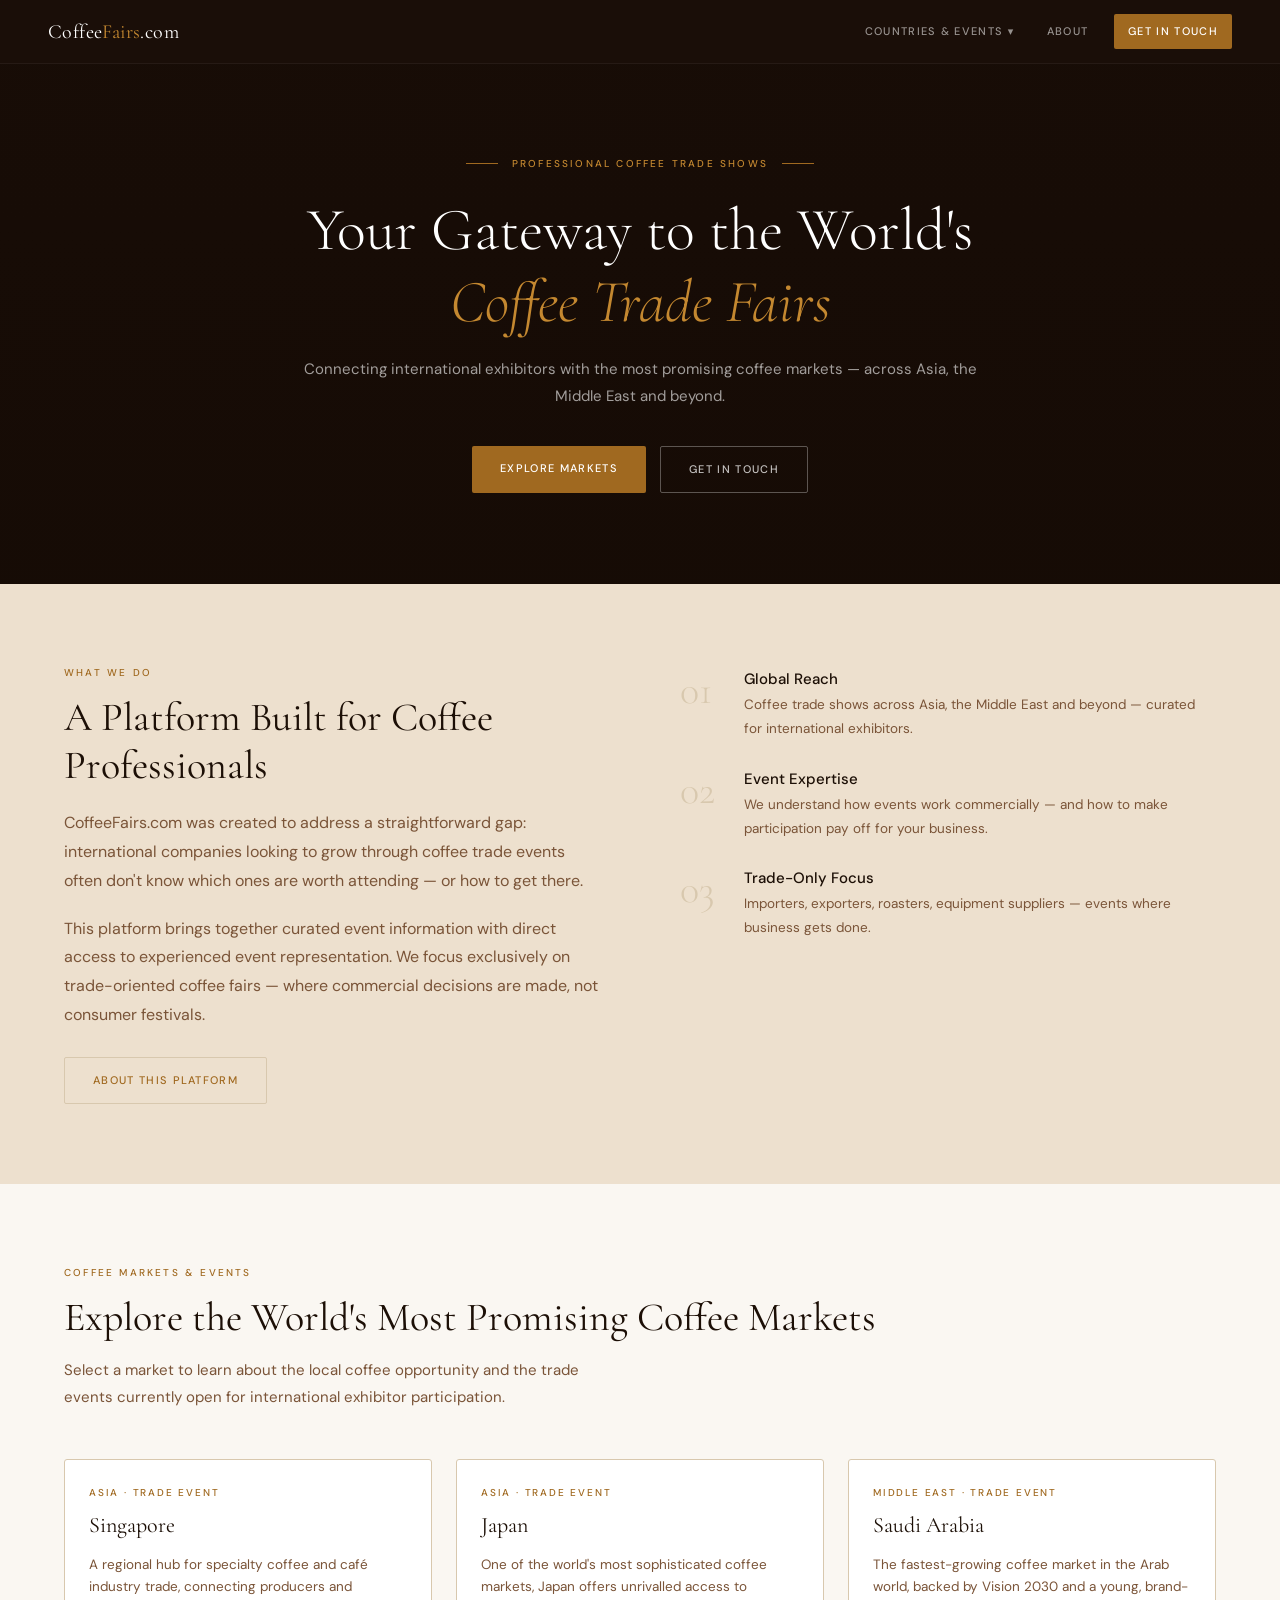
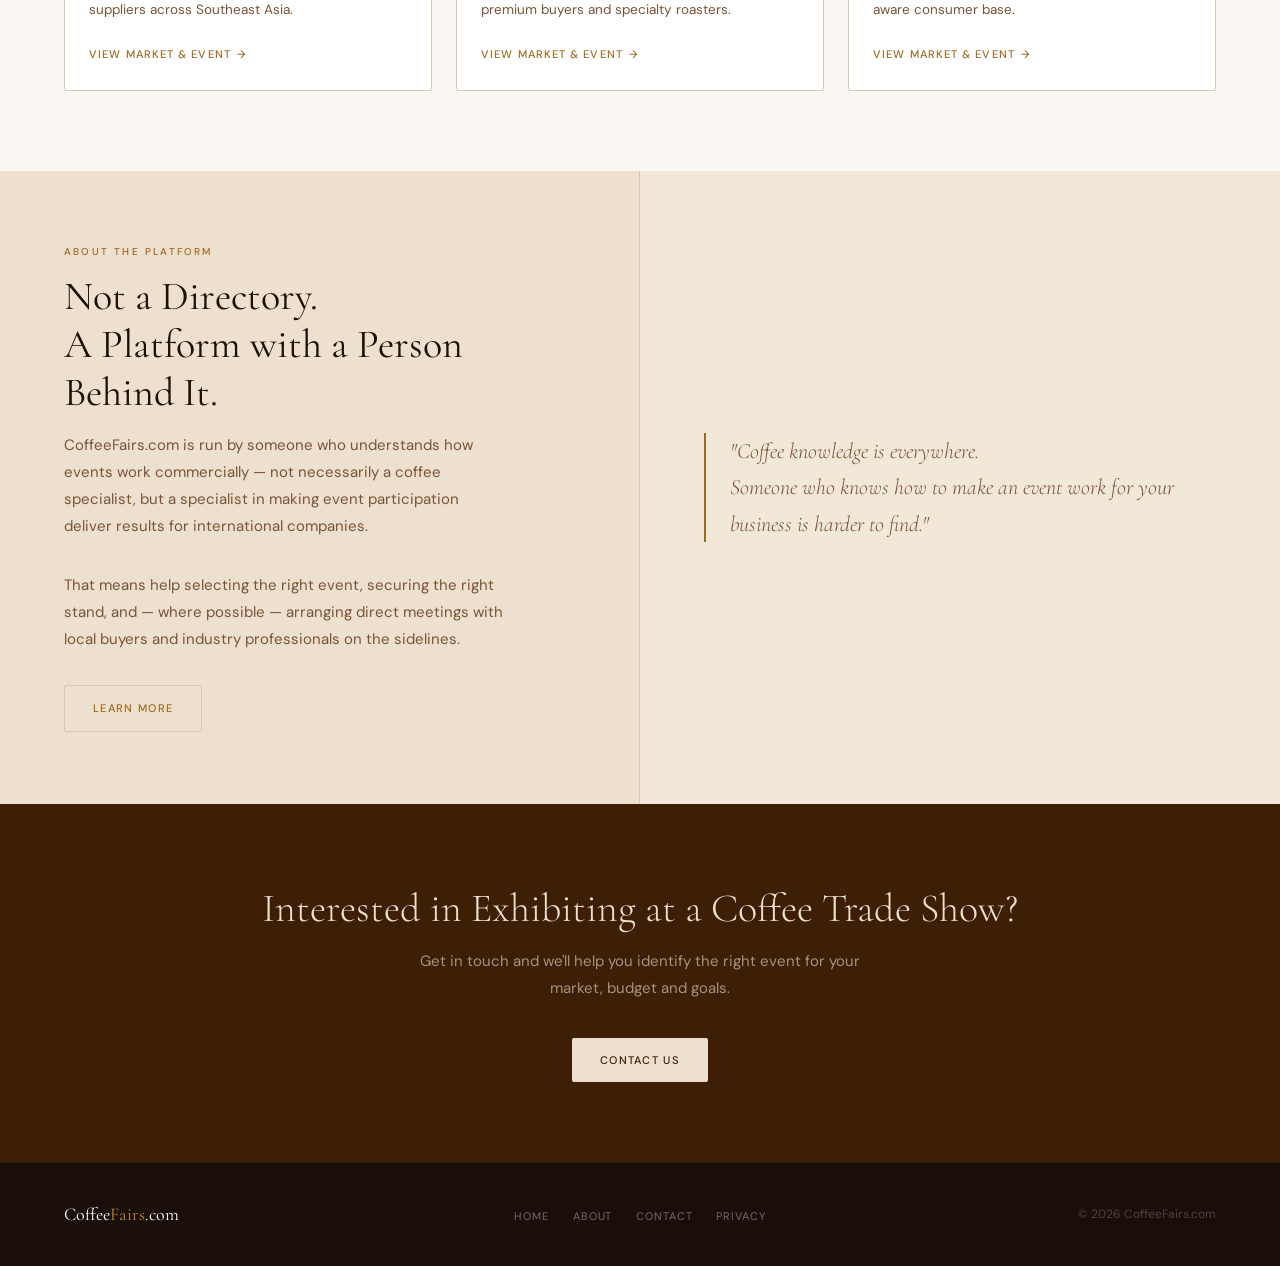
==== index.html @ 6b7633bc "Add files via upload" ====
<!DOCTYPE html>
<html lang="en">
<head>
  <meta charset="UTF-8">
  <meta name="viewport" content="width=device-width, initial-scale=1.0">
  <meta name="description" content="CoffeeFairs.com — Professional coffee trade shows across emerging markets. Connecting international exhibitors with the world's leading coffee fairs.">
  <title>CoffeeFairs.com — Professional Coffee Trade Shows</title>
  <link rel="stylesheet" href="style.css">
</head>
<body>

  <!-- NAVIGATION -->
  <nav class="nav">
    <a class="nav-logo" href="index.html">Coffee<span>Fairs</span>.com</a>
    <ul class="nav-links">
      <li class="nav-dropdown">
        <a href="#">Countries &amp; Events ▾</a>
        <ul class="nav-dropdown-menu">
          <li><a href="singapore.html">Singapore</a></li>
          <li><a href="japan.html">Japan</a></li>
          <li><a href="saudi-arabia.html">Saudi Arabia</a></li>
        </ul>
      </li>
      <li><a href="about.html">About</a></li>
      <li><a href="contact.html" class="nav-cta">Get in Touch</a></li>
    </ul>
  </nav>

  <!-- HERO -->
  <!-- Add your trade show photo: place it in the /images/ folder named hero.jpg -->
  <section class="hero">
    <div class="hero-content">
      <div class="hero-eyebrow">Professional Coffee Trade Shows</div>
      <h1>Your Gateway to the World's<br><em>Coffee Trade Fairs</em></h1>
      <p class="hero-sub">Connecting international exhibitors with the most promising coffee markets — across Asia, the Middle East and beyond.</p>
      <div class="hero-buttons">
        <a href="#markets" class="btn btn-gold">Explore Markets</a>
        <a href="contact.html" class="btn btn-outline">Get in Touch</a>
      </div>
    </div>
  </section>

  <!-- INTRO -->
  <section class="section bg-parchment">
    <div class="intro-grid">
      <div class="intro-text">
        <div class="section-label">What We Do</div>
        <h2 class="section-title">A Platform Built for Coffee Professionals</h2>
        <p>CoffeeFairs.com was created to address a straightforward gap: international companies looking to grow through coffee trade events often don't know which ones are worth attending — or how to get there.</p>
        <p>This platform brings together curated event information with direct access to experienced event representation. We focus exclusively on trade-oriented coffee fairs — where commercial decisions are made, not consumer festivals.</p>
        <a href="about.html" class="btn btn-outline-dark" style="margin-top:8px;">About this platform</a>
      </div>
      <div class="intro-pillars">
        <div class="pillar">
          <div class="pillar-num">01</div>
          <div class="pillar-text">
            <h4>Global Reach</h4>
            <p>Coffee trade shows across Asia, the Middle East and beyond — curated for international exhibitors.</p>
          </div>
        </div>
        <div class="pillar">
          <div class="pillar-num">02</div>
          <div class="pillar-text">
            <h4>Event Expertise</h4>
            <p>We understand how events work commercially — and how to make participation pay off for your business.</p>
          </div>
        </div>
        <div class="pillar">
          <div class="pillar-num">03</div>
          <div class="pillar-text">
            <h4>Trade-Only Focus</h4>
            <p>Importers, exporters, roasters, equipment suppliers — events where business gets done.</p>
          </div>
        </div>
      </div>
    </div>
  </section>

  <!-- COUNTRY CARDS -->
  <section class="section bg-cream" id="markets">
    <div class="section-label">Coffee Markets &amp; Events</div>
    <h2 class="section-title">Explore the World's Most Promising Coffee Markets</h2>
    <p class="section-sub">Select a market to learn about the local coffee opportunity and the trade events currently open for international exhibitor participation.</p>
    <div class="cards-grid">

      <a class="card" href="singapore.html">
        <!-- Place your Singapore event photo in images/singapore.jpg -->
        <img class="card-image" src="images/singapore.jpg" alt="Singapore coffee trade show" onerror="this.style.display='none'">
        <div class="card-body">
          <div class="card-label">Asia · Trade Event</div>
          <div class="card-title">Singapore</div>
          <p class="card-desc">A regional hub for specialty coffee and café industry trade, connecting producers and suppliers across Southeast Asia.</p>
          <span class="card-link">View market &amp; event</span>
        </div>
      </a>

      <a class="card" href="japan.html">
        <!-- Place your Japan event photo in images/japan.jpg -->
        <img class="card-image" src="images/japan.jpg" alt="Japan coffee trade show" onerror="this.style.display='none'">
        <div class="card-body">
          <div class="card-label">Asia · Trade Event</div>
          <div class="card-title">Japan</div>
          <p class="card-desc">One of the world's most sophisticated coffee markets, Japan offers unrivalled access to premium buyers and specialty roasters.</p>
          <span class="card-link">View market &amp; event</span>
        </div>
      </a>

      <a class="card" href="saudi-arabia.html">
        <!-- Place your Saudi Arabia event photo in images/saudi-arabia.jpg -->
        <img class="card-image" src="images/saudi-arabia.jpg" alt="Saudi Arabia coffee exhibition" onerror="this.style.display='none'">
        <div class="card-body">
          <div class="card-label">Middle East · Trade Event</div>
          <div class="card-title">Saudi Arabia</div>
          <p class="card-desc">The fastest-growing coffee market in the Arab world, backed by Vision 2030 and a young, brand-aware consumer base.</p>
          <span class="card-link">View market &amp; event</span>
        </div>
      </a>

    </div>
  </section>

  <!-- ABOUT STRIP -->
  <div class="about-strip">
    <div class="about-strip-left">
      <div class="section-label">About the Platform</div>
      <h2 class="section-title">Not a Directory.<br>A Platform with a Person Behind It.</h2>
      <p>CoffeeFairs.com is run by someone who understands how events work commercially — not necessarily a coffee specialist, but a specialist in making event participation deliver results for international companies.</p>
      <p>That means help selecting the right event, securing the right stand, and — where possible — arranging direct meetings with local buyers and industry professionals on the sidelines.</p>
      <a href="about.html" class="btn btn-outline-dark">Learn more</a>
    </div>
    <div class="about-strip-right">
      <blockquote>
        "Coffee knowledge is everywhere.<br>Someone who knows how to make an event work for your business is harder to find."
      </blockquote>
    </div>
  </div>

  <!-- CTA BAND -->
  <section class="cta-band">
    <h2>Interested in Exhibiting at a Coffee Trade Show?</h2>
    <p>Get in touch and we'll help you identify the right event for your market, budget and goals.</p>
    <a href="contact.html" class="btn btn-cream">Contact Us</a>
  </section>

  <!-- FOOTER -->
  <footer class="footer">
    <a class="footer-logo" href="index.html">Coffee<span>Fairs</span>.com</a>
    <ul class="footer-links">
      <li><a href="index.html">Home</a></li>
      <li><a href="about.html">About</a></li>
      <li><a href="contact.html">Contact</a></li>
      <li><a href="privacy.html">Privacy</a></li>
    </ul>
    <p class="footer-copy">© 2026 CoffeeFairs.com</p>
  </footer>

</body>
</html>
---- style.css ----
/* =============================================
   CoffeeFairs.com — Shared Stylesheet
   ============================================= */

@import url('https://fonts.googleapis.com/css2?family=Cormorant+Garamond:ital,wght@0,300;0,400;0,500;1,300;1,400&family=DM+Sans:opsz,wght@9..40,300;9..40,400;9..40,500&display=swap');

:root {
  --nav:        #1A0E08;
  --cream:      #FAF7F2;
  --parchment:  #EDE0CE;
  --warm:       #F2E8D8;
  --gold:       #A06920;
  --gold-light: #C48830;
  --text:       #1C0F06;
  --muted:      #7A5438;
  --border:     #D8C8AE;
  --cta-bg:     #3D1F06;
  --white:      #FFFFFF;
  --nav-h:      64px;
}

*, *::before, *::after { box-sizing: border-box; margin: 0; padding: 0; }
html { scroll-behavior: smooth; }

body {
  font-family: 'DM Sans', system-ui, sans-serif;
  background: var(--cream);
  color: var(--text);
  font-size: 16px;
  line-height: 1.7;
  -webkit-font-smoothing: antialiased;
}

img { display: block; max-width: 100%; }
a { color: var(--gold); text-decoration: none; }
ul { list-style: none; }

/* ---- Typography ---- */
h1, h2, h3, h4 {
  font-family: 'Cormorant Garamond', Georgia, serif;
  font-weight: 400;
  line-height: 1.2;
  color: var(--text);
}
h1 { font-size: clamp(34px, 5vw, 60px); }
h2 { font-size: clamp(26px, 3.5vw, 40px); }
h3 { font-size: clamp(19px, 2.5vw, 26px); }
p  { color: var(--muted); line-height: 1.8; margin-bottom: 1.2rem; }
p:last-child { margin-bottom: 0; }

/* ---- Navigation ---- */
.nav {
  position: sticky; top: 0; z-index: 100;
  background: var(--nav);
  height: var(--nav-h);
  display: flex; align-items: center;
  padding: 0 48px;
  justify-content: space-between;
  border-bottom: 1px solid rgba(255,255,255,0.05);
}
.nav-logo {
  font-family: 'Cormorant Garamond', serif;
  font-size: 20px; font-weight: 400;
  color: #fff; letter-spacing: 0.02em;
}
.nav-logo span { color: var(--gold-light); }
.nav-links { display: flex; align-items: center; gap: 4px; }
.nav-links a {
  font-size: 11px; font-weight: 500;
  letter-spacing: 0.12em; text-transform: uppercase;
  color: rgba(255,255,255,0.55);
  padding: 8px 14px; display: block;
  transition: color 0.2s;
}
.nav-links a:hover { color: #fff; }
.nav-dropdown { position: relative; }
.nav-dropdown-menu {
  display: none; position: absolute;
  top: calc(100% + 4px); left: 0;
  background: var(--nav);
  border: 1px solid rgba(255,255,255,0.1);
  border-radius: 3px; min-width: 180px; overflow: hidden;
}
.nav-dropdown:hover .nav-dropdown-menu { display: block; }
.nav-dropdown-menu a {
  padding: 10px 18px;
  border-bottom: 1px solid rgba(255,255,255,0.06);
}
.nav-dropdown-menu a:last-child { border-bottom: none; }
.nav-cta {
  background: var(--gold) !important;
  color: #fff !important;
  border-radius: 2px;
  margin-left: 8px;
}
.nav-cta:hover { background: var(--gold-light) !important; }

/* ---- Buttons ---- */
.btn {
  display: inline-block;
  font-family: 'DM Sans', sans-serif;
  font-size: 11px; font-weight: 500;
  letter-spacing: 0.12em; text-transform: uppercase;
  padding: 13px 28px; border-radius: 2px;
  border: none; cursor: pointer;
  transition: all 0.2s;
}
.btn-gold { background: var(--gold); color: #fff; }
.btn-gold:hover { background: var(--gold-light); color: #fff; }
.btn-outline { background: transparent; color: rgba(255,255,255,0.75); border: 1px solid rgba(255,255,255,0.3); }
.btn-outline:hover { border-color: rgba(255,255,255,0.65); color: #fff; }
.btn-outline-dark { background: transparent; color: var(--gold); border: 1px solid var(--border); }
.btn-outline-dark:hover { border-color: var(--gold); }
.btn-cream { background: var(--parchment); color: var(--cta-bg); }
.btn-cream:hover { background: var(--warm); }

/* ---- Hero — Homepage ---- */
.hero {
  position: relative; height: 520px;
  display: flex; align-items: center; justify-content: center; text-align: center;
  overflow: hidden;
  background-color: var(--nav);
  background-image: url('images/hero.jpg');
  background-size: cover; background-position: center;
}
.hero::after {
  content: ''; position: absolute; inset: 0;
  background: linear-gradient(to bottom, rgba(20,10,4,0.42) 0%, rgba(20,10,4,0.68) 100%);
}
.hero-content {
  position: relative; z-index: 1;
  max-width: 740px; padding: 0 24px;
  animation: fadeUp 0.9s ease both;
}
.hero-eyebrow {
  font-size: 10px; font-weight: 500;
  letter-spacing: 0.22em; text-transform: uppercase;
  color: var(--gold-light); margin-bottom: 22px;
  display: flex; align-items: center; justify-content: center; gap: 14px;
}
.hero-eyebrow::before, .hero-eyebrow::after {
  content: ''; display: block; width: 32px; height: 1px; background: var(--gold);
}
.hero h1 { color: #fff; font-weight: 300; margin-bottom: 18px; }
.hero h1 em { font-style: italic; color: var(--gold-light); }
.hero-sub { font-size: 15px; color: rgba(255,255,255,0.6); margin-bottom: 36px; }
.hero-buttons { display: flex; gap: 14px; justify-content: center; flex-wrap: wrap; }

/* ---- Hero — Inner Pages ---- */
.page-hero {
  position: relative; height: 260px;
  display: flex; align-items: flex-end;
  padding: 40px 64px; overflow: hidden;
  background-color: var(--nav);
  background-size: cover; background-position: center;
}
.page-hero::after {
  content: ''; position: absolute; inset: 0;
  background: linear-gradient(to top, rgba(20,10,4,0.88) 0%, rgba(20,10,4,0.28) 100%);
}
.page-hero-content { position: relative; z-index: 1; }
.page-hero-label {
  font-size: 10px; font-weight: 500;
  letter-spacing: 0.2em; text-transform: uppercase;
  color: var(--gold-light); margin-bottom: 8px;
}
.page-hero h1 { color: #fff; font-weight: 300; font-size: clamp(30px, 4vw, 50px); }

/* ---- Section base ---- */
.section { padding: 80px 64px; }
.section-sm { padding: 56px 64px; }
.section-label {
  font-size: 10px; font-weight: 500;
  letter-spacing: 0.22em; text-transform: uppercase;
  color: var(--gold); margin-bottom: 12px;
}
.section-title { margin-bottom: 16px; }
.section-sub {
  font-size: 15px; color: var(--muted);
  line-height: 1.8; max-width: 560px; margin-bottom: 48px;
}
.bg-parchment { background: var(--parchment); }
.bg-warm      { background: var(--warm); }
.bg-white     { background: var(--white); }
.bg-dark      { background: var(--cta-bg); }
.bg-nav       { background: var(--nav); }
.bg-cream     { background: var(--cream); }

/* ---- Homepage intro grid ---- */
.intro-grid {
  display: grid; grid-template-columns: 1fr 1fr;
  gap: 80px; align-items: start;
}
.intro-text h2 { margin-bottom: 20px; }
.intro-pillars { display: flex; flex-direction: column; gap: 28px; padding-top: 6px; }
.pillar { display: flex; gap: 20px; align-items: flex-start; }
.pillar-num {
  font-family: 'Cormorant Garamond', serif;
  font-size: 40px; font-weight: 300;
  color: var(--border); line-height: 1;
  flex-shrink: 0; width: 44px;
}
.pillar-text h4 {
  font-size: 15px; font-weight: 500;
  font-family: 'DM Sans', sans-serif;
  color: var(--text); margin-bottom: 5px;
}
.pillar-text p { font-size: 13.5px; margin: 0; }

/* ---- Cards ---- */
.cards-grid {
  display: grid; grid-template-columns: repeat(3, 1fr);
  gap: 24px; margin-top: 8px;
}
.card {
  background: var(--white);
  border: 1px solid var(--border);
  border-radius: 3px; overflow: hidden;
  transition: transform 0.25s, box-shadow 0.25s;
  text-decoration: none; display: block;
}
.card:hover {
  transform: translateY(-4px);
  box-shadow: 0 16px 40px rgba(28,15,6,0.1);
}
.card-image {
  width: 100%; height: 200px;
  object-fit: cover; display: block;
  background: linear-gradient(135deg, var(--warm) 0%, var(--border) 100%);
}
.card-body { padding: 24px; }
.card-label {
  font-size: 10px; font-weight: 500;
  letter-spacing: 0.18em; text-transform: uppercase;
  color: var(--gold); margin-bottom: 6px;
}
.card-title {
  font-family: 'Cormorant Garamond', serif;
  font-size: 22px; font-weight: 400;
  color: var(--text); margin-bottom: 10px;
}
.card-desc { font-size: 13.5px; color: var(--muted); line-height: 1.65; margin-bottom: 18px; }
.card-link {
  font-size: 11px; font-weight: 500;
  letter-spacing: 0.1em; text-transform: uppercase;
  color: var(--gold); display: inline-flex; align-items: center; gap: 6px;
}
.card-link::after { content: '→'; transition: transform 0.2s; }
.card:hover .card-link::after { transform: translateX(4px); }

/* ---- About strip ---- */
.about-strip { display: grid; grid-template-columns: 1fr 1fr; }
.about-strip-left {
  background: var(--parchment);
  padding: 72px 64px;
  border-right: 1px solid var(--border);
}
.about-strip-left p { font-size: 15px; max-width: 440px; margin-bottom: 32px; }
.about-strip-right {
  background: var(--warm);
  padding: 72px 64px;
  display: flex; flex-direction: column; justify-content: center;
}
.about-strip-right blockquote {
  font-family: 'Cormorant Garamond', serif;
  font-size: 22px; font-weight: 300; font-style: italic;
  color: var(--muted); line-height: 1.65;
  border-left: 2px solid var(--gold);
  padding-left: 24px;
}

/* ---- CTA band ---- */
.cta-band { background: var(--cta-bg); padding: 80px 64px; text-align: center; }
.cta-band h2 { color: var(--parchment); font-weight: 300; margin-bottom: 16px; }
.cta-band p {
  color: rgba(237,224,206,0.6); font-size: 15px;
  margin-bottom: 36px; max-width: 460px;
  margin-left: auto; margin-right: auto;
}

/* ---- Country page content ---- */
.content-layout {
  display: grid;
  grid-template-columns: 1fr 340px;
  gap: 64px;
  align-items: start;
}
.content-body h2 { margin-top: 48px; margin-bottom: 16px; }
.content-body h2:first-child { margin-top: 0; }
.content-sidebar { position: sticky; top: calc(var(--nav-h) + 24px); }

.event-box {
  background: var(--white);
  border: 1px solid var(--border);
  border-radius: 3px;
  overflow: hidden;
}
.event-box-header {
  background: var(--nav);
  padding: 24px 28px;
  display: flex; justify-content: space-between; align-items: flex-start;
  gap: 16px;
}
.event-box-title {
  font-family: 'Cormorant Garamond', serif;
  font-size: 22px; font-weight: 400;
  color: #fff; line-height: 1.3;
}
.event-badge {
  background: var(--gold); color: #fff;
  font-size: 10px; font-weight: 600;
  letter-spacing: 0.1em; text-transform: uppercase;
  padding: 5px 12px; border-radius: 2px;
  white-space: nowrap; flex-shrink: 0;
}
.event-box-body { padding: 24px 28px; }
.event-meta { margin-bottom: 20px; display: flex; flex-direction: column; gap: 8px; }
.event-meta-item {
  font-size: 13px; color: var(--muted);
  display: flex; gap: 10px;
}
.event-meta-item strong { color: var(--text); font-weight: 500; min-width: 58px; }
.why-list { padding: 0; margin: 16px 0 24px; }
.why-list li {
  font-size: 13.5px; color: var(--muted);
  padding: 8px 0; border-bottom: 1px solid var(--border);
  display: flex; align-items: flex-start; gap: 10px;
  margin-bottom: 0;
}
.why-list li:last-child { border-bottom: none; }
.why-list li::before { content: '✓'; color: var(--gold); font-weight: 700; flex-shrink: 0; }

/* ---- Forms ---- */
.form-grid { display: grid; grid-template-columns: 1fr 1fr; gap: 72px; align-items: start; }
.form-intro .section-title { margin-bottom: 16px; }
.form-intro p { font-size: 15px; max-width: 380px; }
form { display: flex; flex-direction: column; gap: 14px; }
.form-row { display: grid; grid-template-columns: 1fr 1fr; gap: 14px; }
.form-group { display: flex; flex-direction: column; gap: 6px; }
label {
  font-size: 10px; font-weight: 500;
  letter-spacing: 0.12em; text-transform: uppercase;
  color: var(--text);
}
input, select, textarea {
  font-family: 'DM Sans', sans-serif;
  font-size: 14px; color: var(--text);
  background: var(--white);
  border: 1px solid var(--border);
  border-radius: 2px;
  padding: 11px 15px;
  width: 100%; outline: none;
  transition: border-color 0.2s;
  -webkit-appearance: none;
}
input:focus, select:focus, textarea:focus { border-color: var(--gold); }
textarea { min-height: 110px; resize: vertical; }

/* ---- Footer ---- */
.footer {
  background: var(--nav);
  padding: 36px 64px;
  display: grid;
  grid-template-columns: 1fr auto 1fr;
  align-items: center; gap: 32px;
  border-top: 1px solid rgba(255,255,255,0.05);
}
.footer-logo {
  font-family: 'Cormorant Garamond', serif;
  font-size: 18px; color: #fff; text-decoration: none;
}
.footer-logo span { color: var(--gold-light); }
.footer-links { display: flex; gap: 24px; justify-content: center; }
.footer-links a {
  font-size: 11px; color: rgba(255,255,255,0.38);
  letter-spacing: 0.08em; text-transform: uppercase;
  transition: color 0.2s;
}
.footer-links a:hover { color: rgba(255,255,255,0.7); }
.footer-copy { font-size: 12px; color: rgba(255,255,255,0.22); text-align: right; }

/* ---- Text pages (About, Privacy) ---- */
.text-page { max-width: 720px; }
.text-page h2 { font-size: 24px; margin-top: 48px; margin-bottom: 14px; }
.text-page h2:first-child { margin-top: 0; }
.text-page ul {
  list-style: disc; padding-left: 20px;
  margin-bottom: 1.2rem;
}
.text-page ul li { color: var(--muted); font-size: 15px; margin-bottom: 6px; }

/* ---- Animations ---- */
@keyframes fadeUp {
  from { opacity: 0; transform: translateY(18px); }
  to   { opacity: 1; transform: translateY(0); }
}
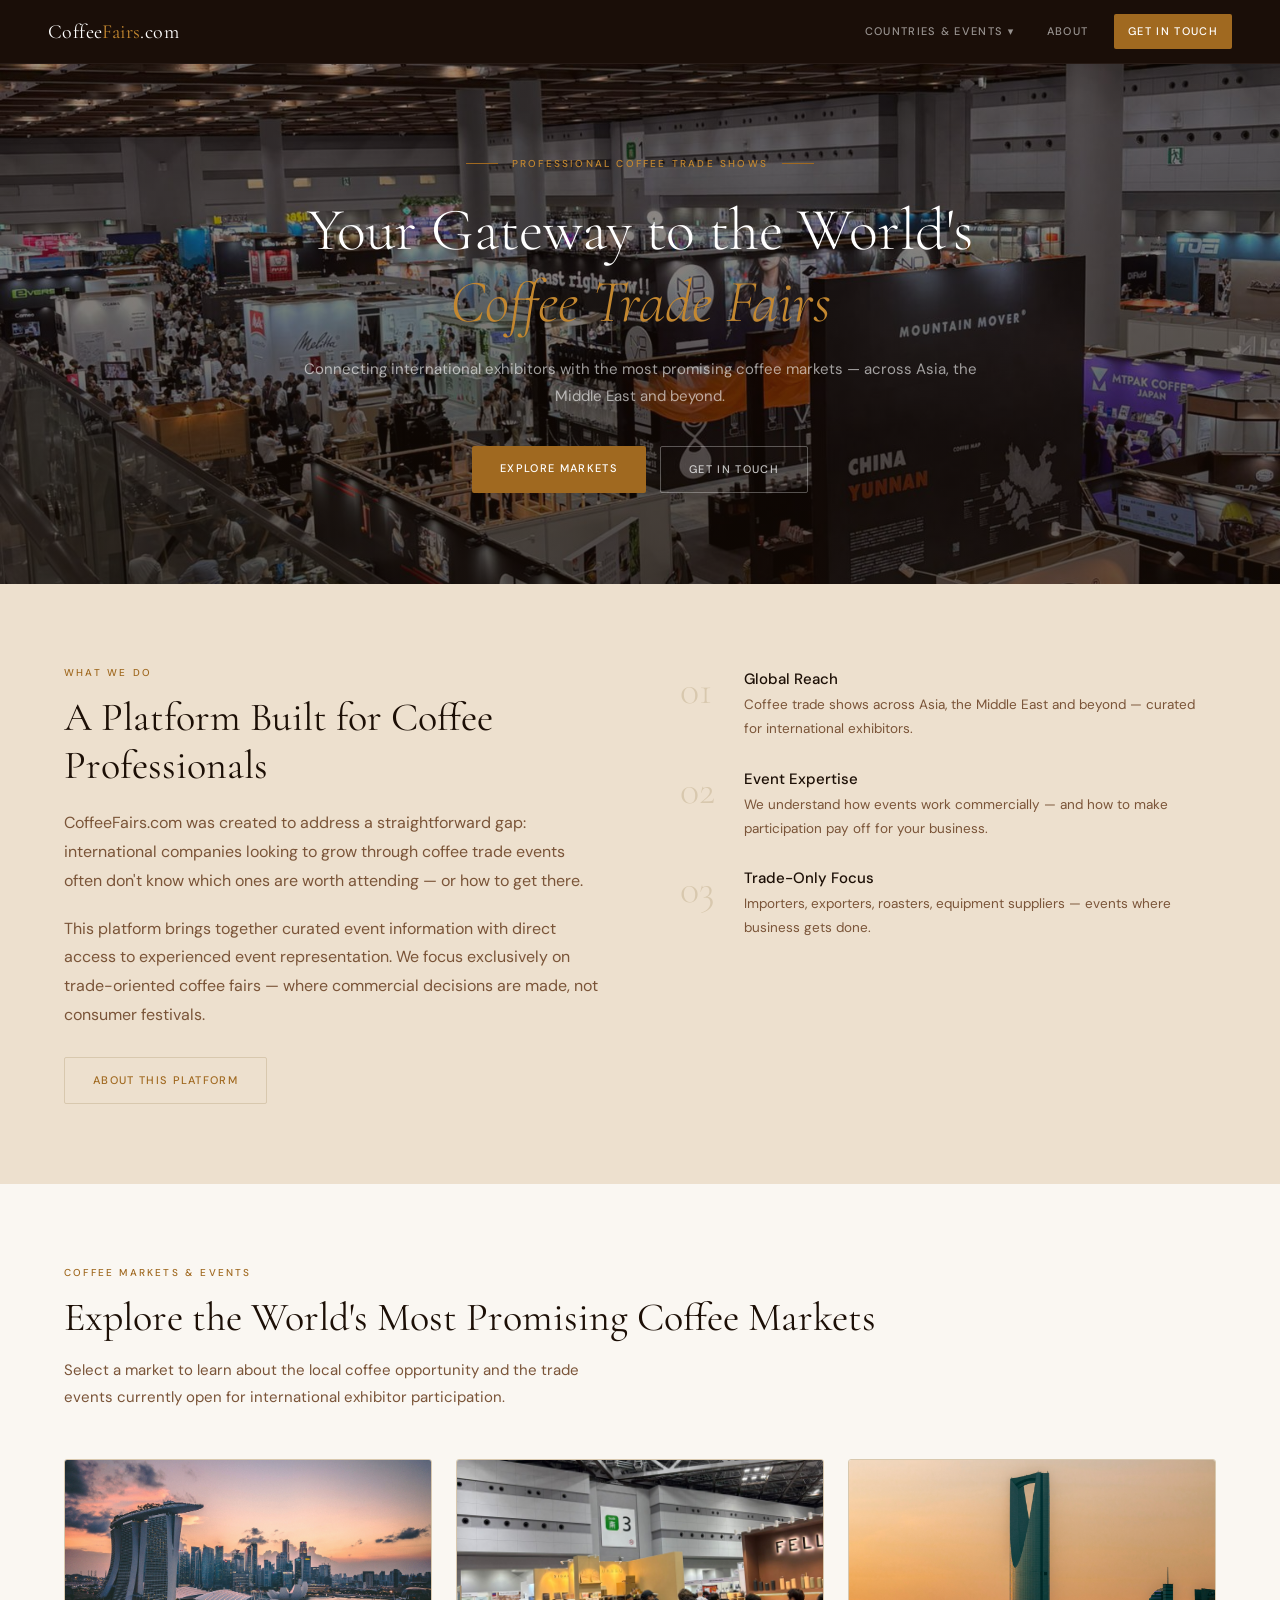
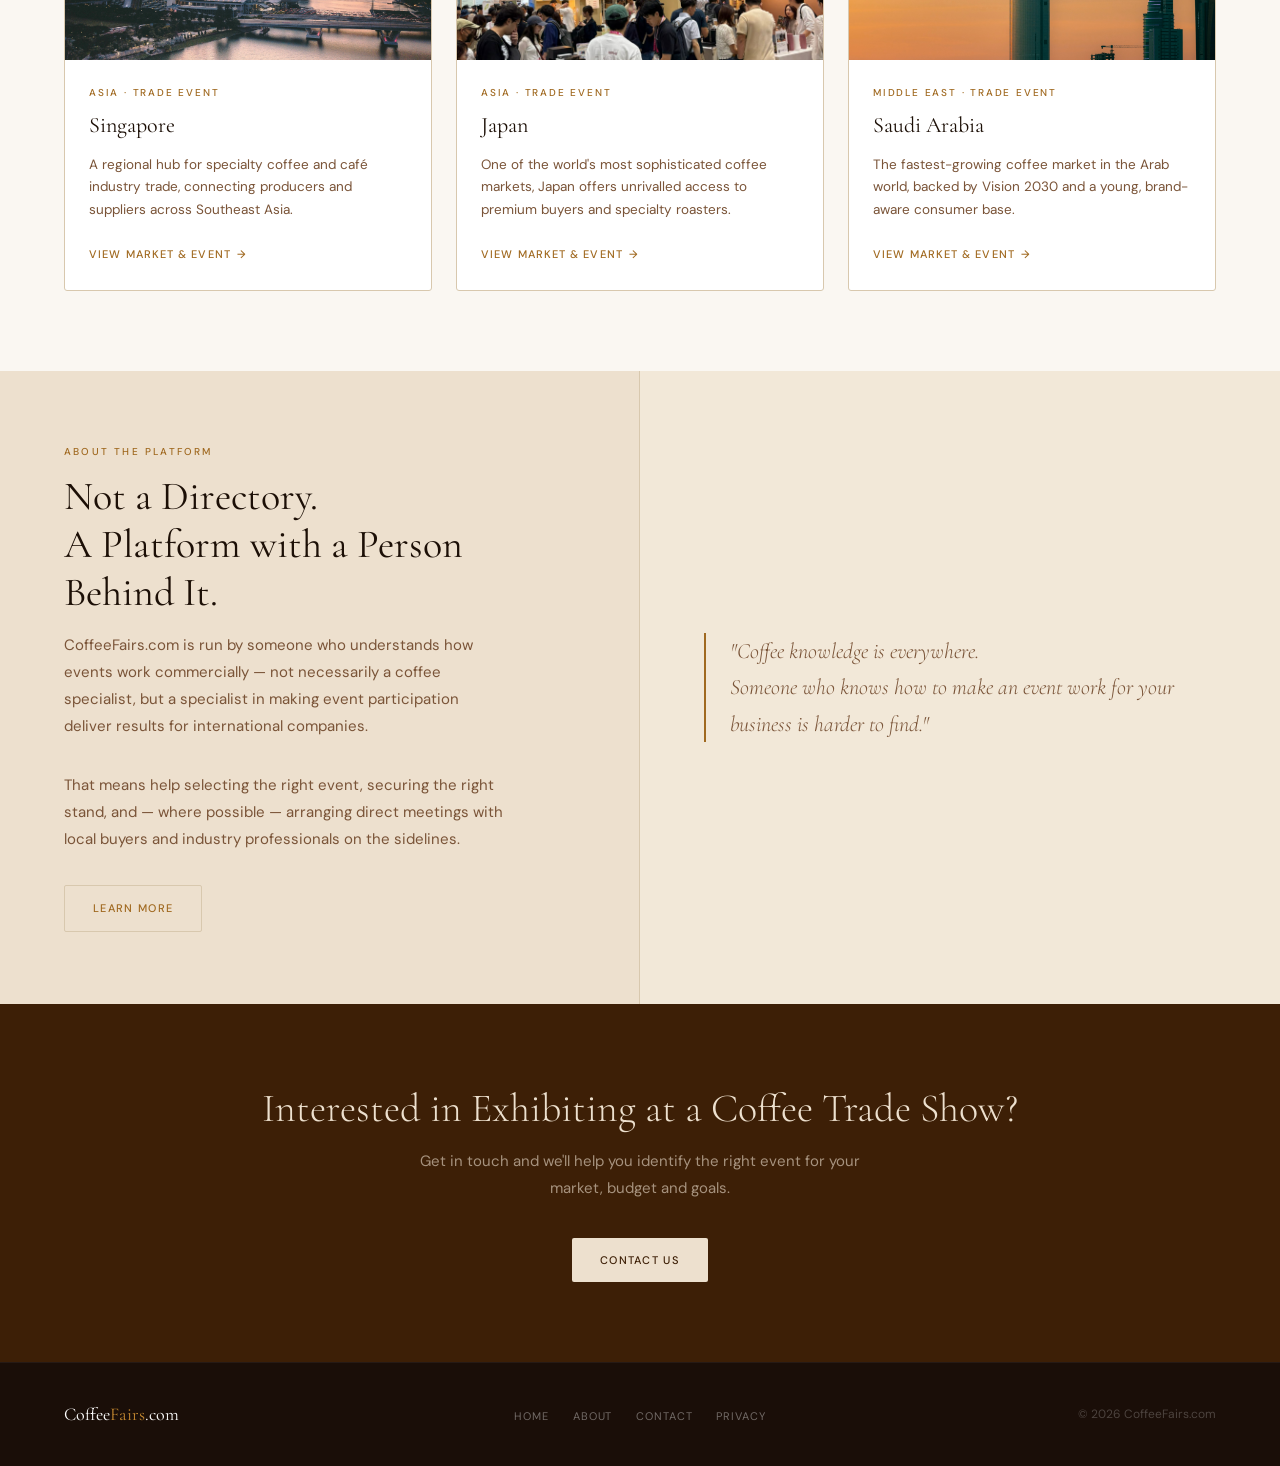
==== commit 38d82b45: "Update index.html" ====
--- a/index.html
+++ b/index.html
@@ -13,7 +13,7 @@
   <nav class="nav">
     <a class="nav-logo" href="index.html">Coffee<span>Fairs</span>.com</a>
     <ul class="nav-links">
-      <li class="nav-dropdown">
+      <li class="nav-dropdown" onclick="this.classList.toggle('open')">
         <a href="#">Countries &amp; Events ▾</a>
         <ul class="nav-dropdown-menu">
           <li><a href="singapore.html">Singapore</a></li>
--- a/style.css
+++ b/style.css
@@ -81,7 +81,7 @@
   border: 1px solid rgba(255,255,255,0.1);
   border-radius: 3px; min-width: 180px; overflow: hidden;
 }
-.nav-dropdown:hover .nav-dropdown-menu { display: block; }
+.nav-dropdown.open .nav-dropdown-menu { display: block; }
 .nav-dropdown-menu a {
   padding: 10px 18px;
   border-bottom: 1px solid rgba(255,255,255,0.06);
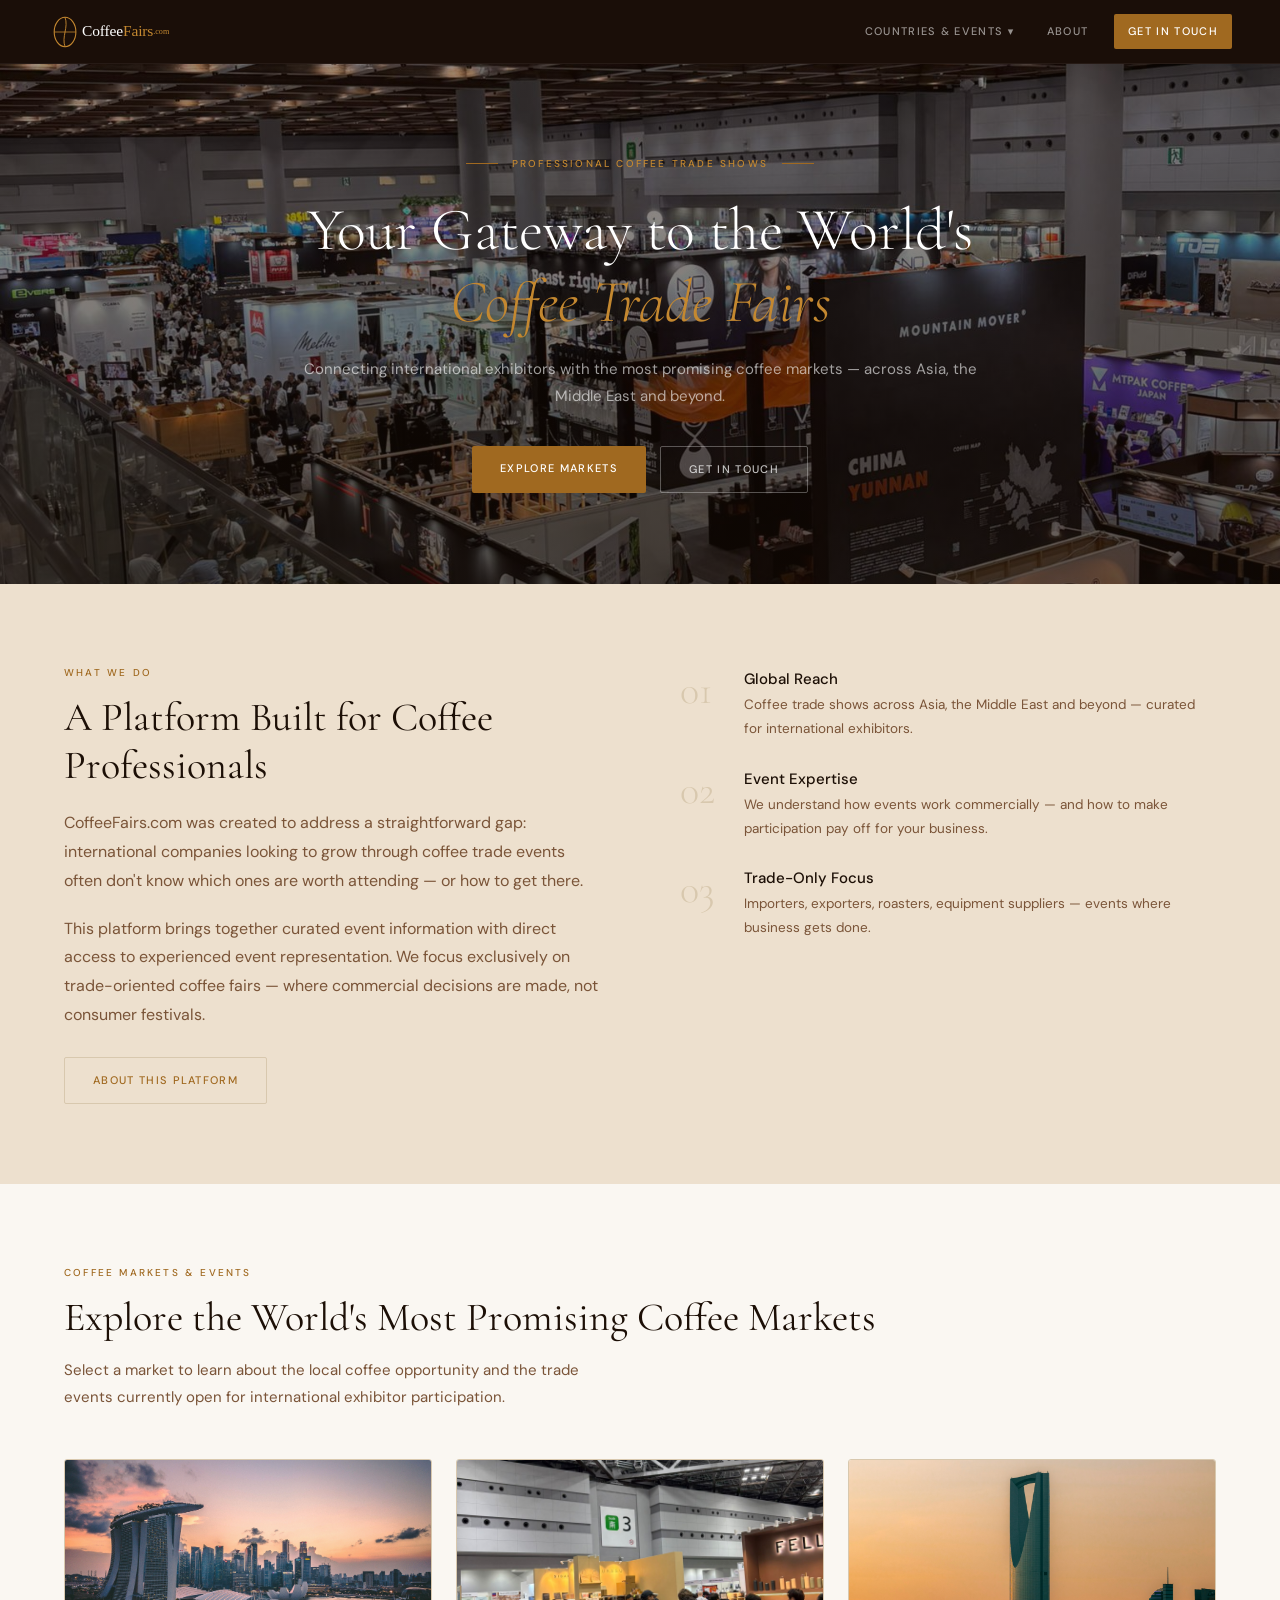
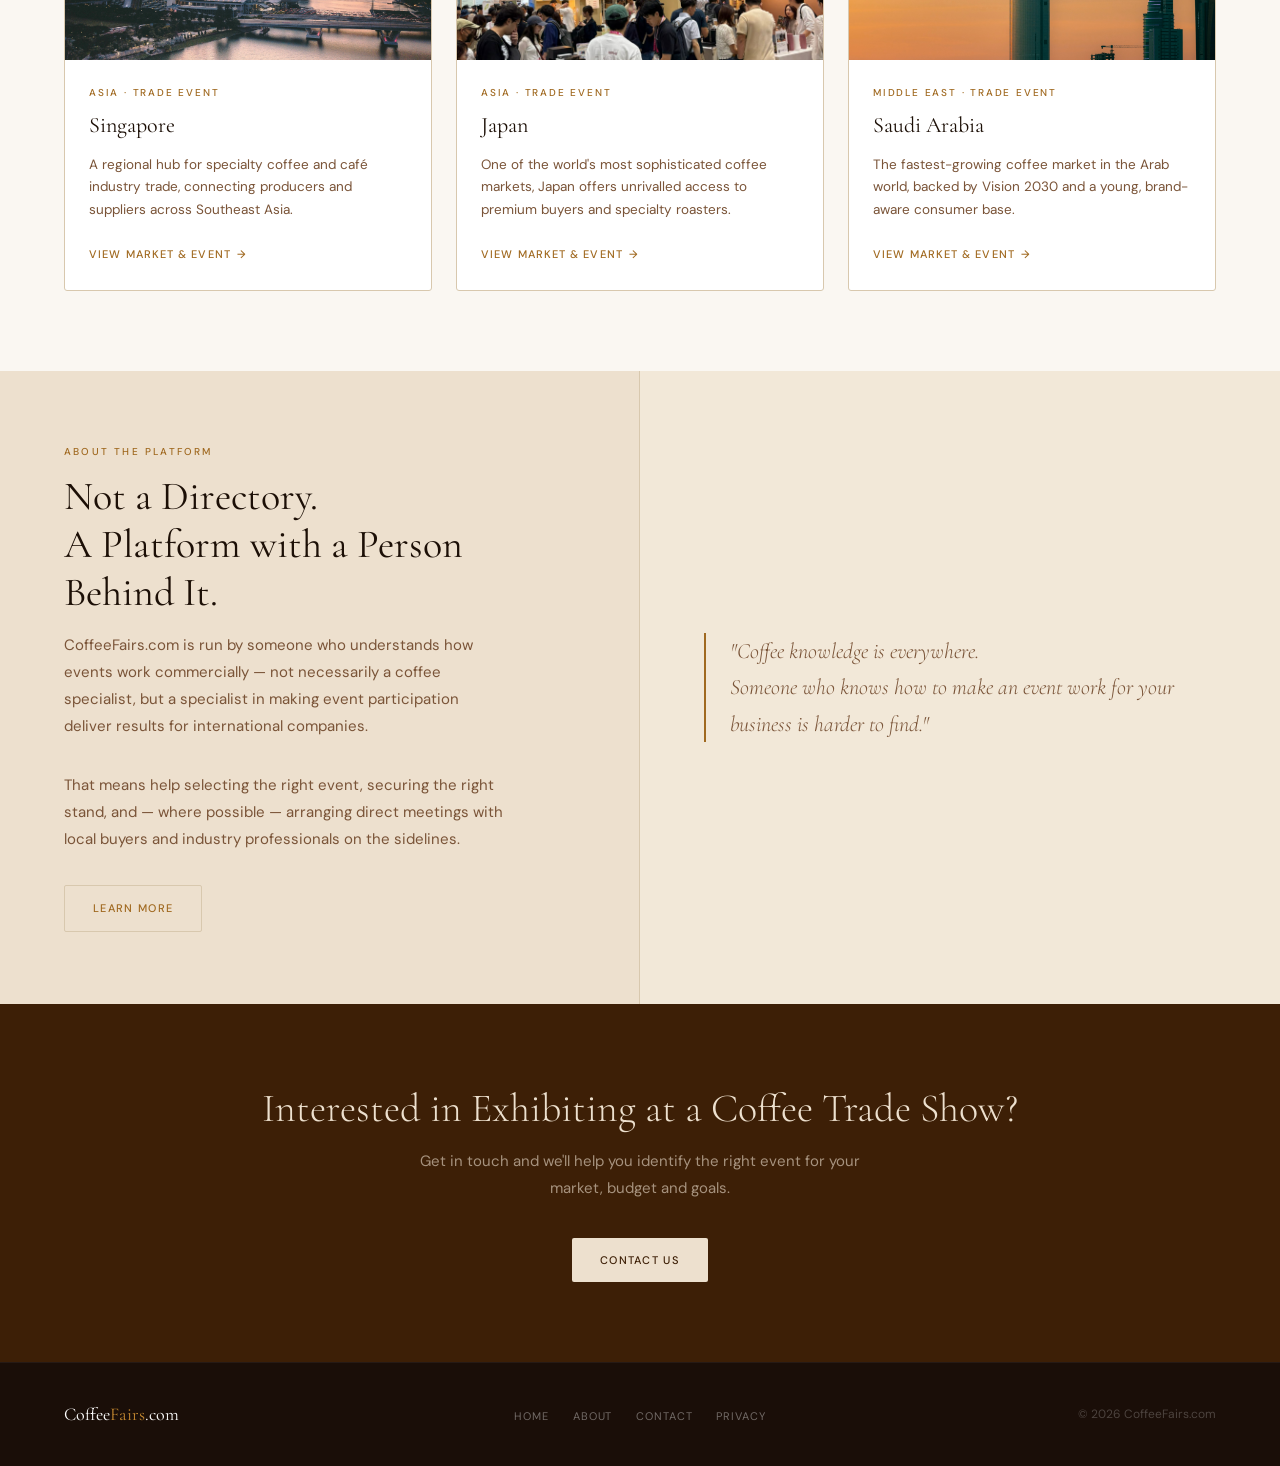
==== commit 824752a8: "Add files via upload" ====
--- a/index.html
+++ b/index.html
@@ -3,6 +3,8 @@
 <head>
   <meta charset="UTF-8">
   <meta name="viewport" content="width=device-width, initial-scale=1.0">
+  <link rel="icon" type="image/svg+xml" href="favicon.svg">
+  <link rel="icon" type="image/png" href="favicon.png">
   <meta name="description" content="CoffeeFairs.com — Professional coffee trade shows across emerging markets. Connecting international exhibitors with the world's leading coffee fairs.">
   <title>CoffeeFairs.com — Professional Coffee Trade Shows</title>
   <link rel="stylesheet" href="style.css">
@@ -11,9 +13,9 @@
 
   <!-- NAVIGATION -->
   <nav class="nav">
-    <a class="nav-logo" href="index.html">Coffee<span>Fairs</span>.com</a>
+    <a class="nav-logo" href="index.html"><img src="logo.svg" alt="CoffeeFairs.com" height="34" style="display:block;"></a>
     <ul class="nav-links">
-      <li class="nav-dropdown" onclick="this.classList.toggle('open')">
+      <li class="nav-dropdown">
         <a href="#">Countries &amp; Events ▾</a>
         <ul class="nav-dropdown-menu">
           <li><a href="singapore.html">Singapore</a></li>
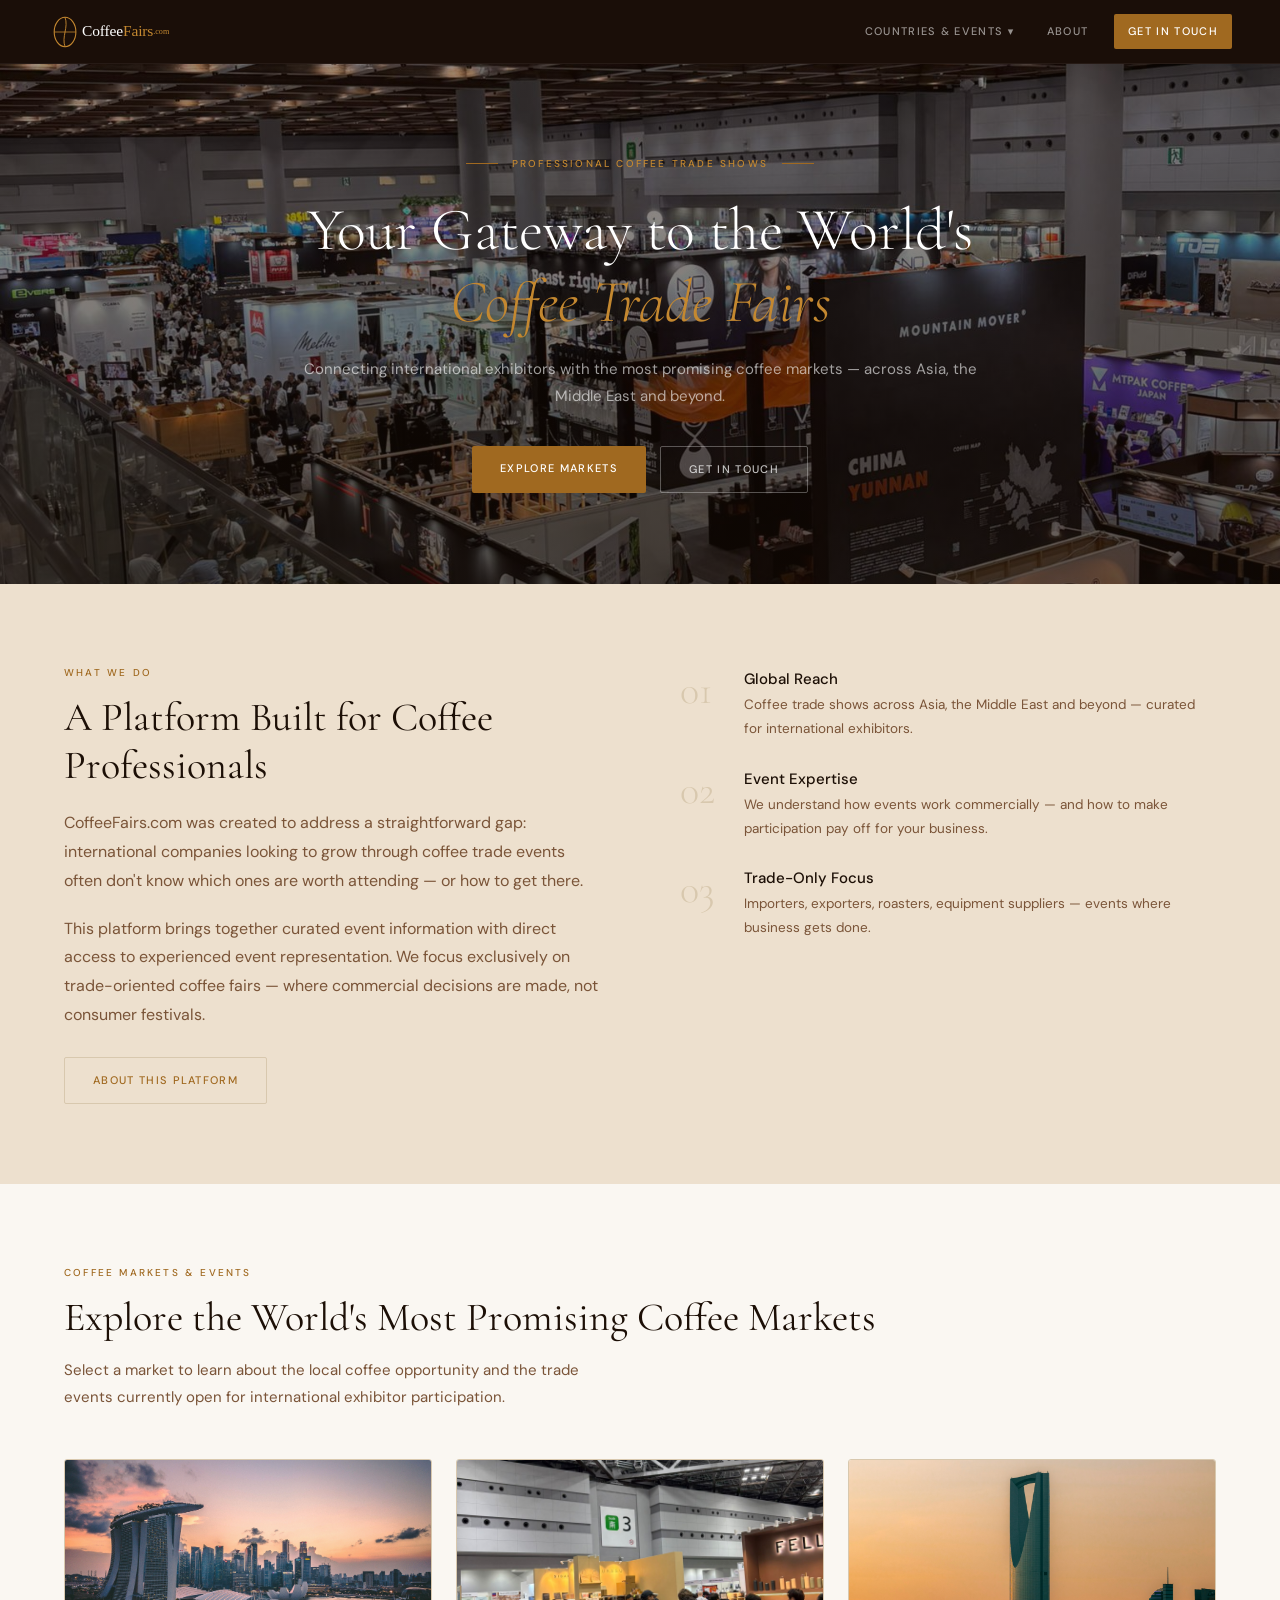
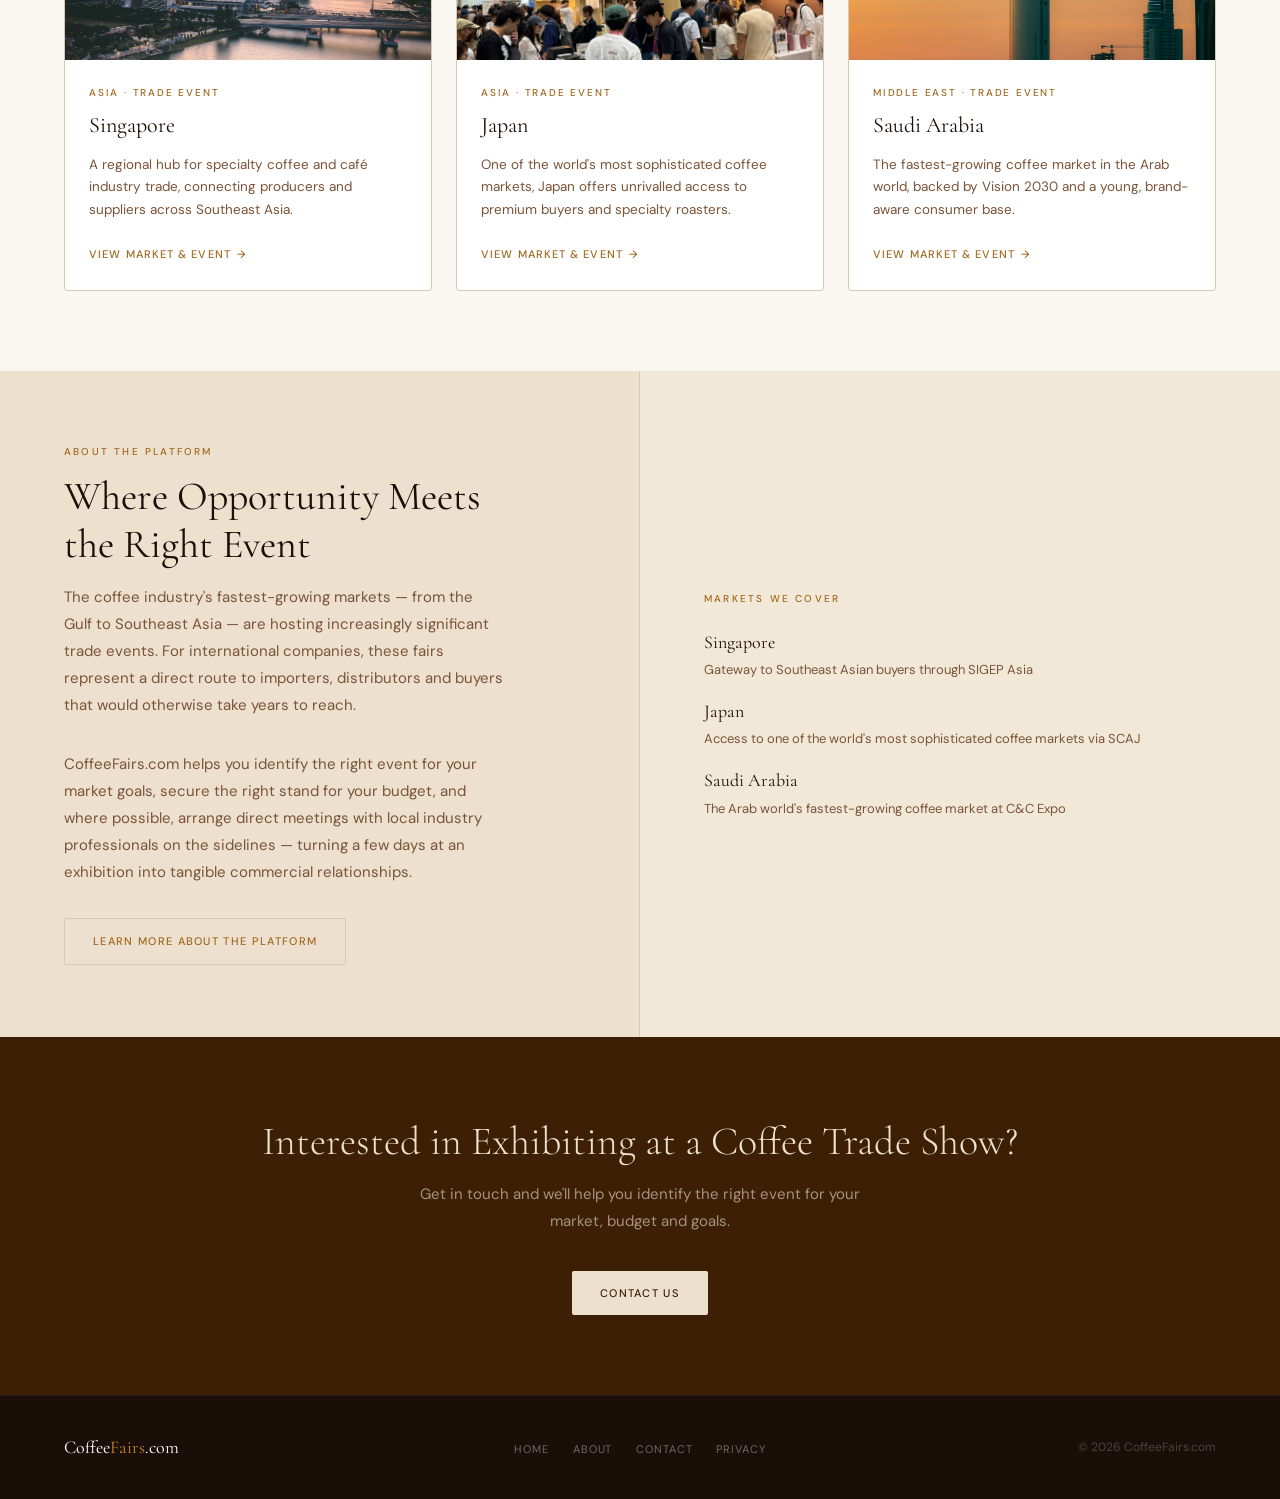
==== commit 34b8a4ba: "Add files via upload" ====
--- a/index.html
+++ b/index.html
@@ -125,15 +125,27 @@
   <div class="about-strip">
     <div class="about-strip-left">
       <div class="section-label">About the Platform</div>
-      <h2 class="section-title">Not a Directory.<br>A Platform with a Person Behind It.</h2>
-      <p>CoffeeFairs.com is run by someone who understands how events work commercially — not necessarily a coffee specialist, but a specialist in making event participation deliver results for international companies.</p>
-      <p>That means help selecting the right event, securing the right stand, and — where possible — arranging direct meetings with local buyers and industry professionals on the sidelines.</p>
-      <a href="about.html" class="btn btn-outline-dark">Learn more</a>
+      <h2 class="section-title">Where Opportunity Meets<br>the Right Event</h2>
+      <p>The coffee industry's fastest-growing markets — from the Gulf to Southeast Asia — are hosting increasingly significant trade events. For international companies, these fairs represent a direct route to importers, distributors and buyers that would otherwise take years to reach.</p>
+      <p>CoffeeFairs.com helps you identify the right event for your market goals, secure the right stand for your budget, and where possible, arrange direct meetings with local industry professionals on the sidelines — turning a few days at an exhibition into tangible commercial relationships.</p>
+      <a href="about.html" class="btn btn-outline-dark">Learn more about the platform</a>
     </div>
-    <div class="about-strip-right">
-      <blockquote>
-        "Coffee knowledge is everywhere.<br>Someone who knows how to make an event work for your business is harder to find."
-      </blockquote>
+    <div class="about-strip-right" style="gap:20px;">
+      <div class="section-label" style="margin-bottom:0;">Markets We Cover</div>
+      <div style="display:flex; flex-direction:column; gap:16px;">
+        <a href="singapore.html" style="text-decoration:none; display:block;">
+          <div style="font-family:'Cormorant Garamond',serif; font-size:18px; color:var(--text); margin-bottom:3px;">Singapore</div>
+          <div style="font-size:13px; color:var(--muted); line-height:1.5;">Gateway to Southeast Asian buyers through SIGEP Asia</div>
+        </a>
+        <a href="japan.html" style="text-decoration:none; display:block;">
+          <div style="font-family:'Cormorant Garamond',serif; font-size:18px; color:var(--text); margin-bottom:3px;">Japan</div>
+          <div style="font-size:13px; color:var(--muted); line-height:1.5;">Access to one of the world's most sophisticated coffee markets via SCAJ</div>
+        </a>
+        <a href="saudi-arabia.html" style="text-decoration:none; display:block;">
+          <div style="font-family:'Cormorant Garamond',serif; font-size:18px; color:var(--text); margin-bottom:3px;">Saudi Arabia</div>
+          <div style="font-size:13px; color:var(--muted); line-height:1.5;">The Arab world's fastest-growing coffee market at C&amp;C Expo</div>
+        </a>
+      </div>
     </div>
   </div>
 
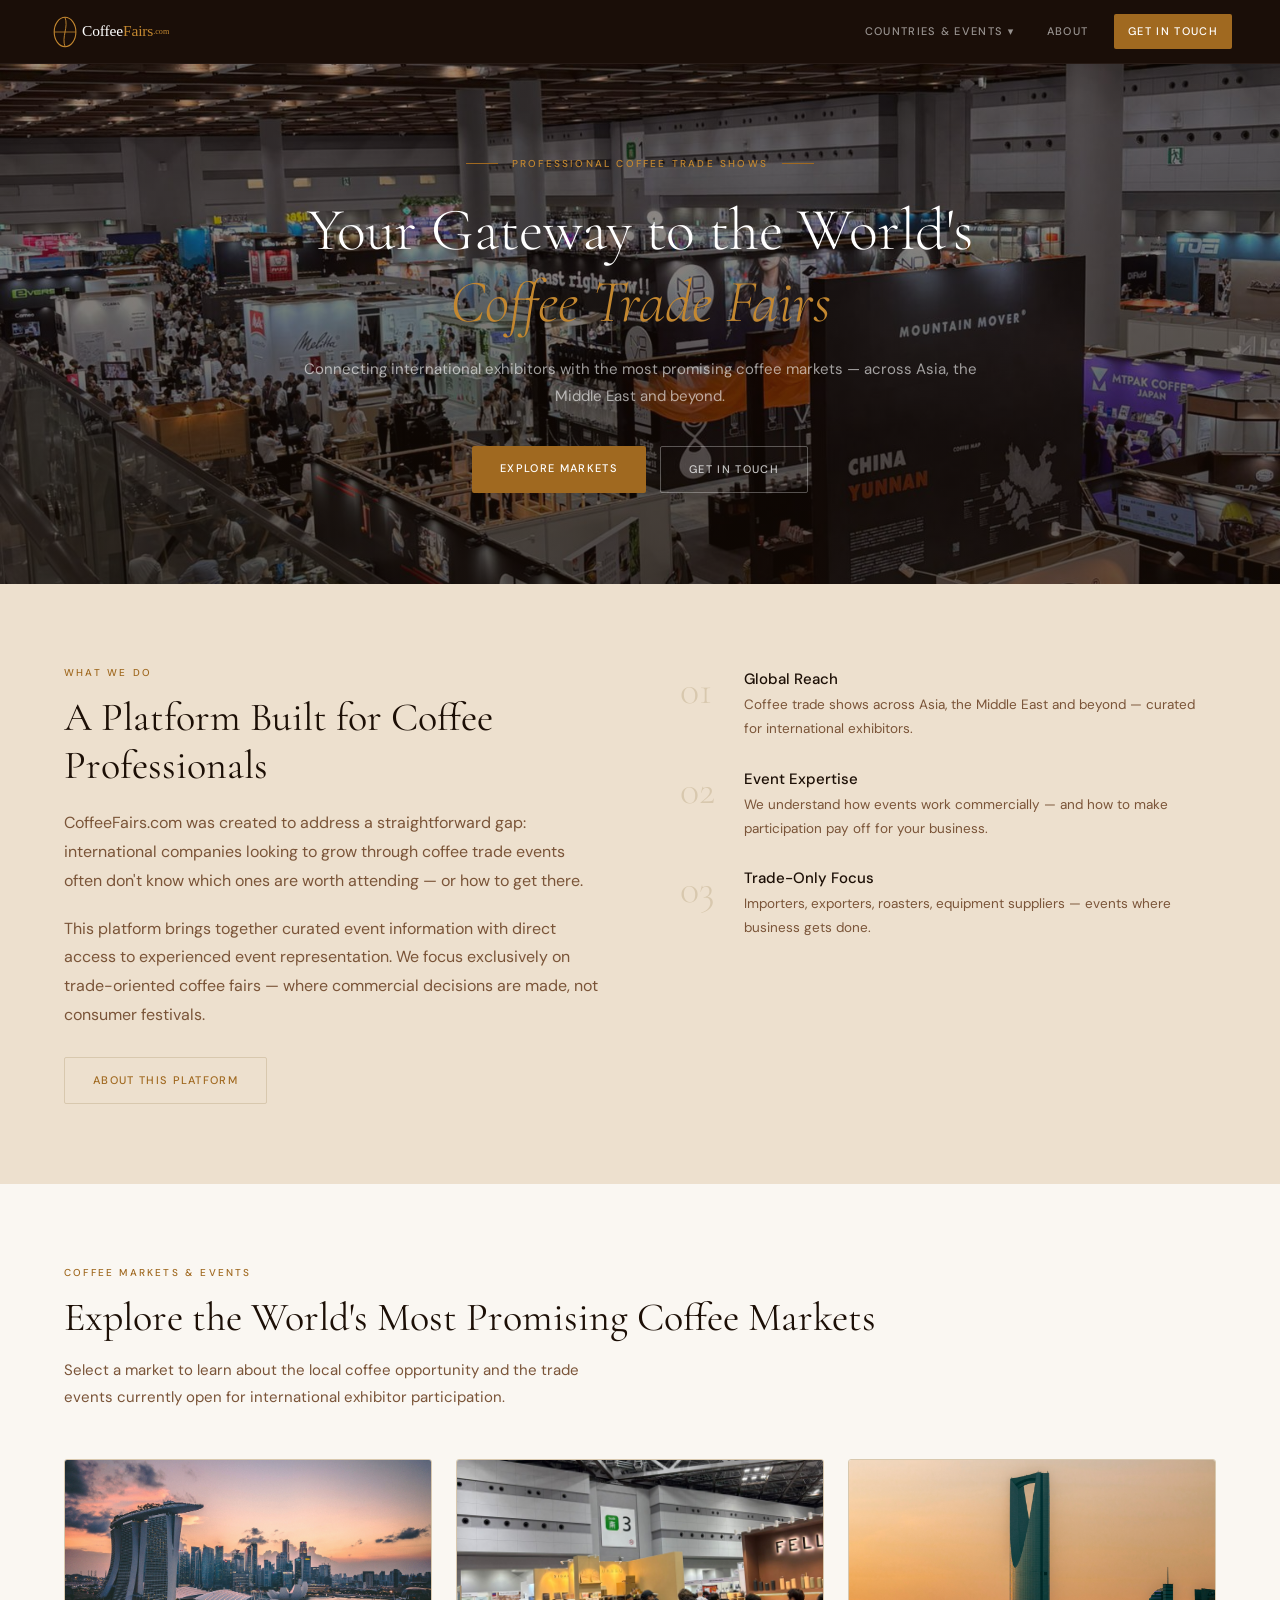
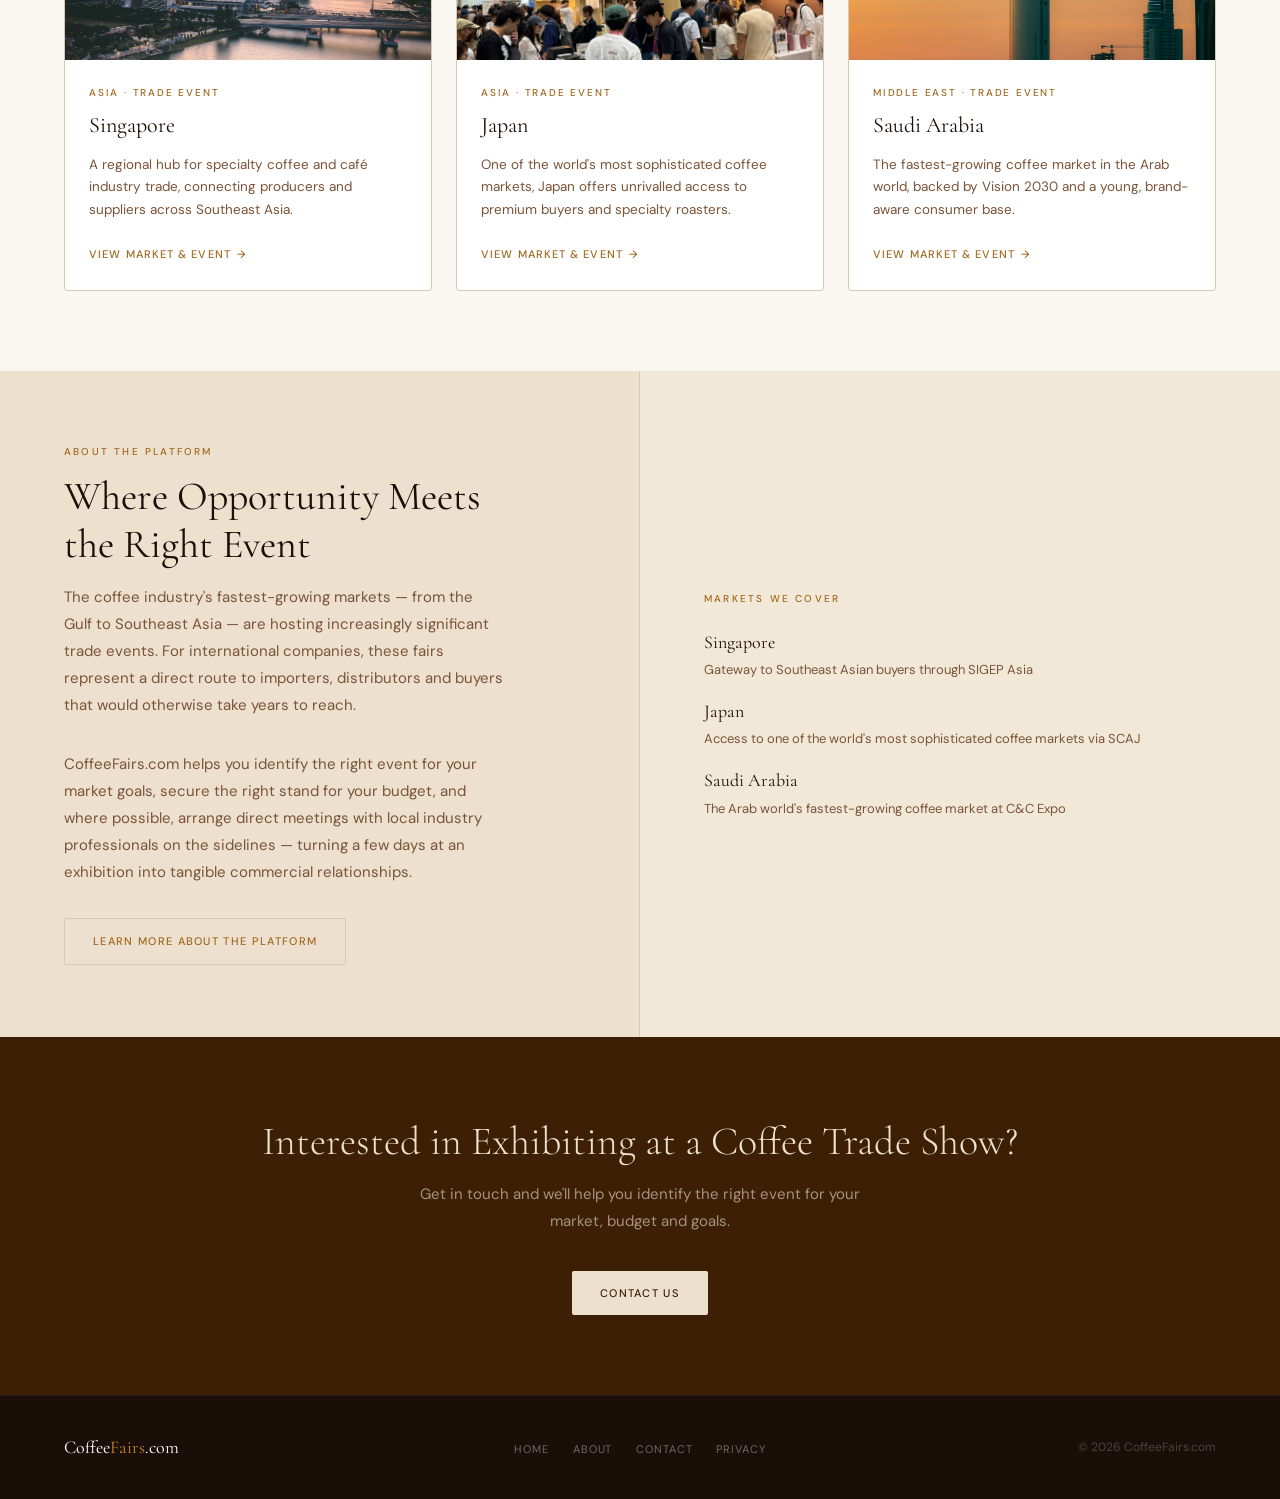
==== commit 455f0c52: "Add files via upload" ====
--- a/index.html
+++ b/index.html
@@ -168,5 +168,6 @@
     <p class="footer-copy">© 2026 CoffeeFairs.com</p>
   </footer>
 
+  <script src="nav.js"></script>
 </body>
 </html>
--- a/style.css
+++ b/style.css
@@ -81,6 +81,7 @@
   border: 1px solid rgba(255,255,255,0.1);
   border-radius: 3px; min-width: 180px; overflow: hidden;
 }
+.nav-dropdown:hover .nav-dropdown-menu,
 .nav-dropdown.open .nav-dropdown-menu { display: block; }
 .nav-dropdown-menu a {
   padding: 10px 18px;
@@ -394,3 +395,129 @@
   from { opacity: 0; transform: translateY(18px); }
   to   { opacity: 1; transform: translateY(0); }
 }
+
+/* =============================================
+   RESPONSIVE — TABLET
+   ============================================= */
+@media (max-width: 900px) {
+  .nav { padding: 0 24px; }
+  .section, .section-sm { padding: 56px 32px; }
+  .cta-band { padding: 56px 32px; }
+
+  /* Stack two-column layouts */
+  .intro-grid { grid-template-columns: 1fr; gap: 40px; }
+  .content-layout { grid-template-columns: 1fr; gap: 40px; }
+  .content-sidebar { position: static; }
+  .form-grid { grid-template-columns: 1fr; gap: 40px; }
+  .about-strip { grid-template-columns: 1fr; }
+  .about-strip-left, .about-strip-right { padding: 48px 32px; }
+  .about-strip-left { border-right: none; border-bottom: 1px solid var(--border); }
+
+  /* Cards: 1 column on tablet */
+  .cards-grid { grid-template-columns: 1fr; gap: 20px; }
+  .card-image { height: 180px; }
+
+  .hero { height: auto; min-height: 440px; padding: 80px 0; }
+}
+
+/* =============================================
+   RESPONSIVE — MOBILE
+   ============================================= */
+@media (max-width: 600px) {
+  body { font-size: 15px; }
+
+  /* NAV becomes a centered, wrapping bar */
+  .nav {
+    height: auto;
+    flex-direction: column;
+    padding: 14px 16px;
+    gap: 12px;
+    position: relative;
+  }
+  .nav-logo img { height: 28px !important; }
+  .nav-links {
+    flex-wrap: wrap;
+    justify-content: center;
+    gap: 2px;
+    width: 100%;
+  }
+  .nav-links a { padding: 7px 10px; font-size: 10px; }
+  .nav-cta { margin-left: 0; margin-top: 4px; }
+
+  /* Dropdown: show inline on tap, full width */
+  .nav-dropdown-menu {
+    position: static;
+    width: 100%;
+    margin-top: 4px;
+    min-width: 0;
+  }
+  .nav-dropdown.open .nav-dropdown-menu { display: block; }
+
+  /* Sections tighter */
+  .section, .section-sm { padding: 44px 20px; }
+  .cta-band { padding: 48px 20px; }
+
+  /* Headings scale down */
+  h1 { font-size: clamp(28px, 8vw, 38px); }
+  h2 { font-size: clamp(24px, 6vw, 30px); }
+
+  /* HERO */
+  .hero { min-height: 380px; padding: 56px 0; }
+  .hero-content { padding: 0 20px; }
+  .hero h1 { font-size: 30px; }
+  .hero-sub { font-size: 14px; }
+  .hero-buttons { flex-direction: column; gap: 10px; }
+  .hero-buttons .btn { width: 100%; text-align: center; }
+
+  /* PAGE HERO (inner pages) */
+  .page-hero { height: 180px; padding: 24px 20px; }
+
+  /* INTRO pillars stack cleanly */
+  .intro-grid { gap: 32px; }
+  .pillar { gap: 14px; }
+  .pillar-num { font-size: 32px; width: 36px; }
+
+  /* CARDS full width, taller images */
+  .cards-grid { gap: 18px; }
+  .card-image { height: 200px; }
+  .card-body { padding: 20px; }
+
+  /* ABOUT STRIP */
+  .about-strip-left, .about-strip-right { padding: 40px 20px; }
+  .about-strip-left .section-title { font-size: 26px; }
+
+  /* MARKETS WE COVER list spacing */
+  .about-strip-right { gap: 16px !important; }
+
+  /* CONTENT pages (country) */
+  .content-body h2 { margin-top: 36px; }
+  .event-box-header { padding: 18px 20px; }
+  .event-box-title { font-size: 18px; }
+  .event-box-body { padding: 18px 20px; }
+
+  /* FORMS */
+  .form-row { grid-template-columns: 1fr; gap: 14px; }
+  input, select, textarea { font-size: 16px; } /* 16px prevents iOS zoom */
+
+  /* FOOTER stacks */
+  .footer {
+    grid-template-columns: 1fr;
+    text-align: center;
+    gap: 18px;
+    padding: 28px 20px;
+  }
+  .footer-links { flex-wrap: wrap; justify-content: center; gap: 14px 20px; }
+  .footer-copy { text-align: center; }
+
+  /* TEXT pages */
+  .text-page h2 { font-size: 21px; margin-top: 36px; }
+
+  /* CTA buttons full width on mobile */
+  .cta-band .btn { width: 100%; max-width: 280px; }
+}
+
+/* Very small phones */
+@media (max-width: 360px) {
+  .nav-links a { font-size: 9px; padding: 6px 7px; }
+  .hero h1 { font-size: 26px; }
+}
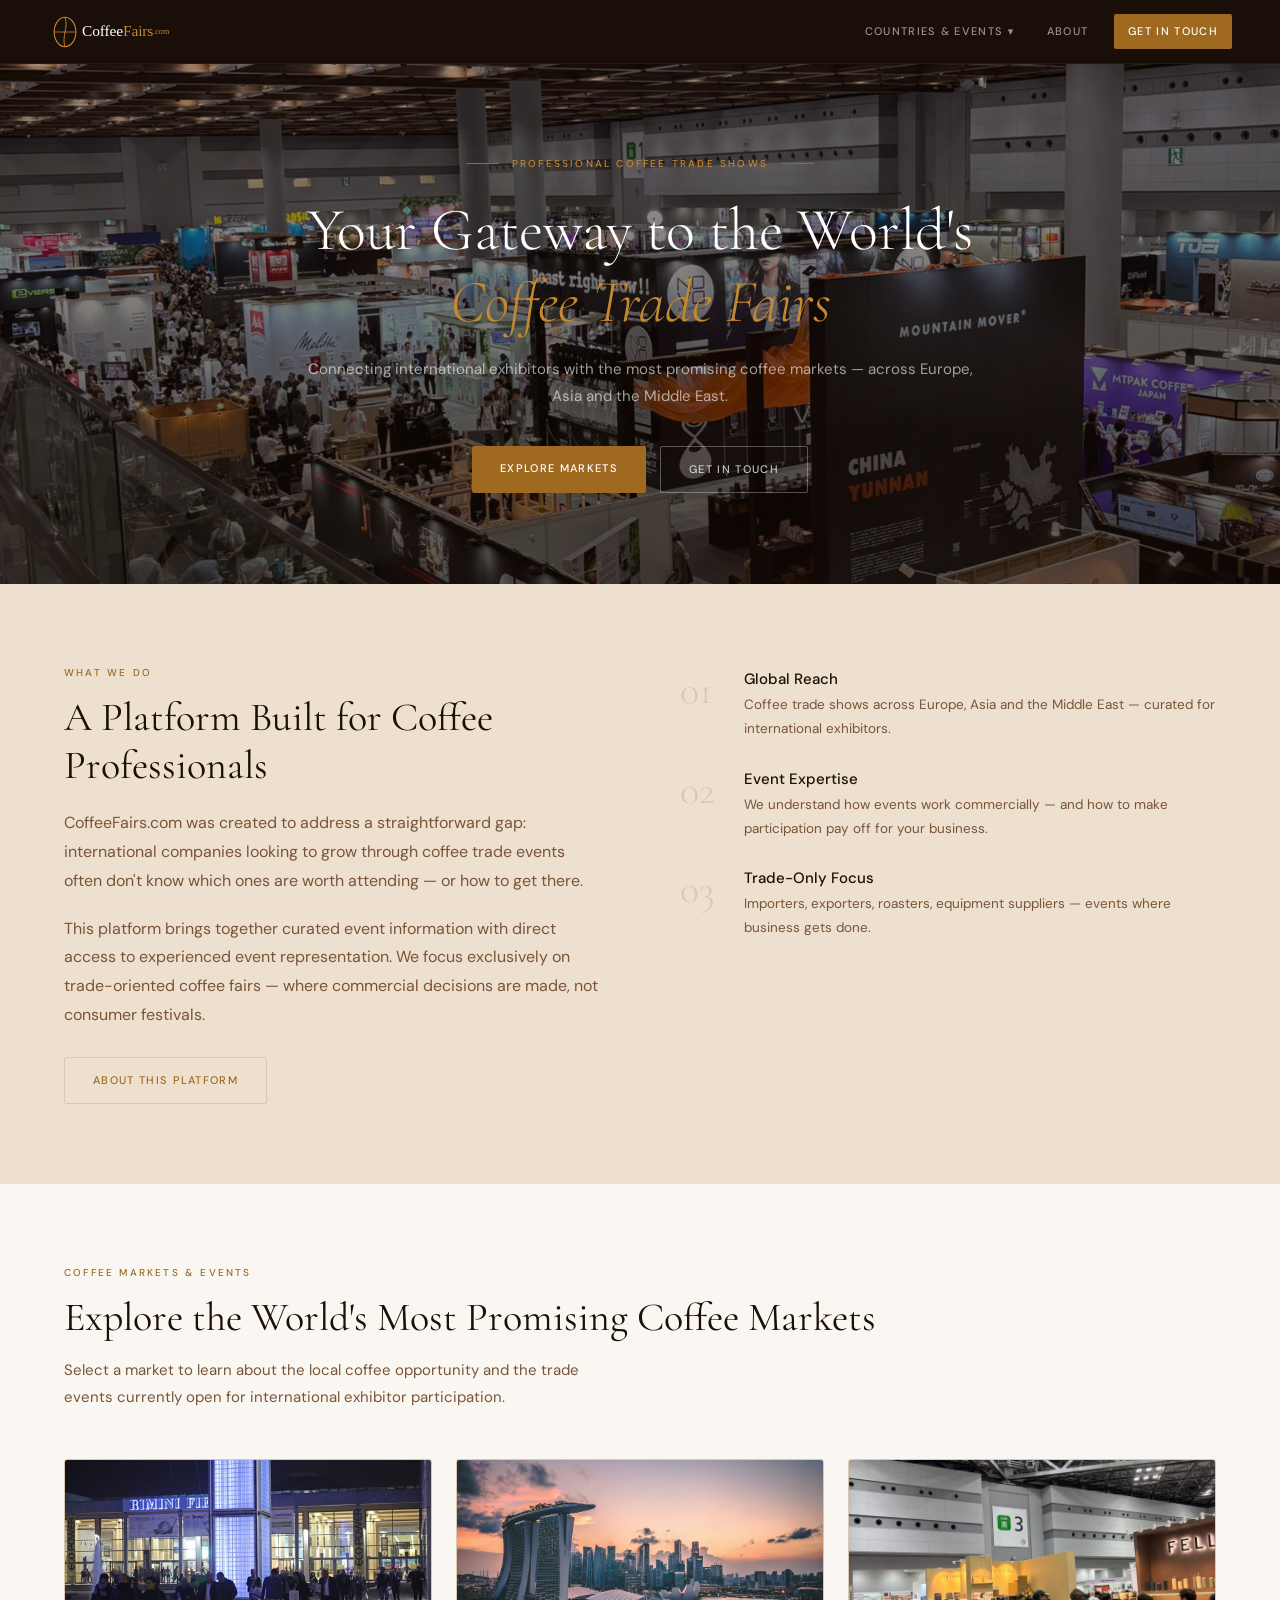
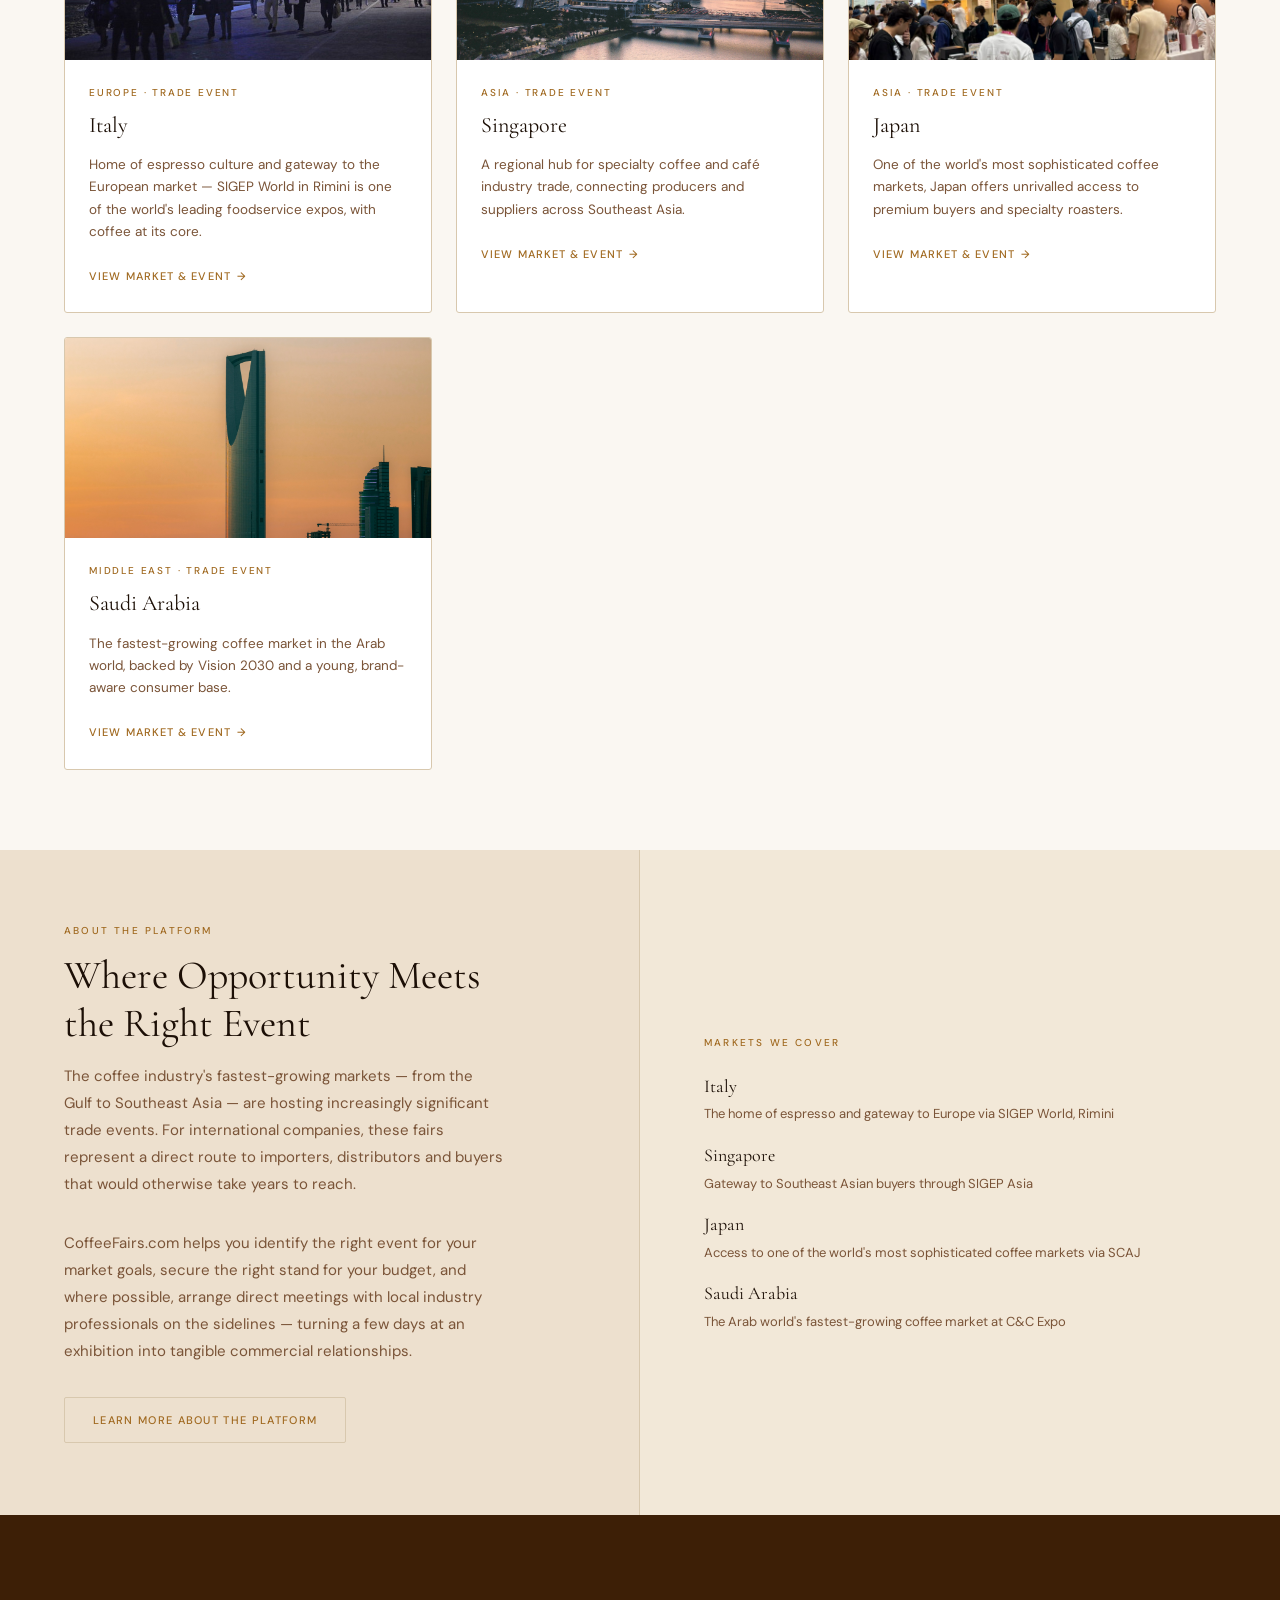
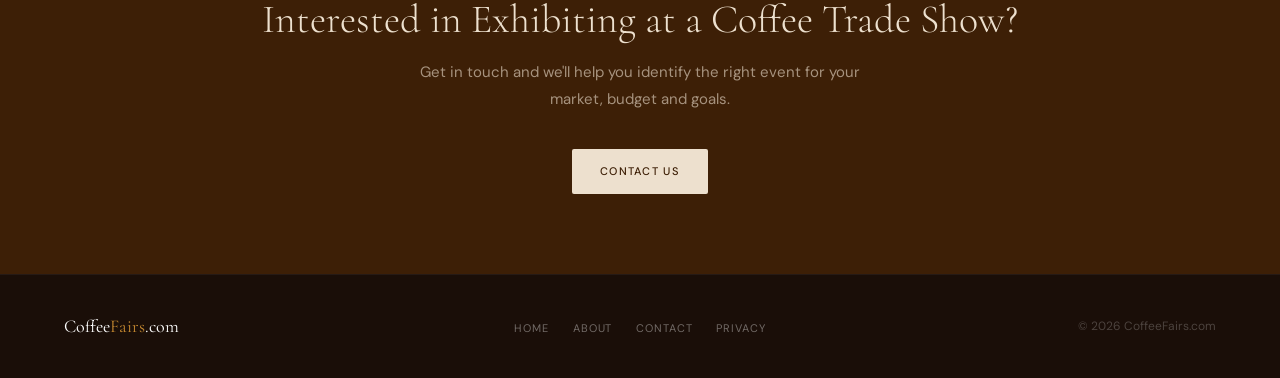
==== commit 6ce8a66c: "Add files via upload" ====
--- a/index.html
+++ b/index.html
@@ -18,6 +18,7 @@
       <li class="nav-dropdown">
         <a href="#">Countries &amp; Events ▾</a>
         <ul class="nav-dropdown-menu">
+          <li><a href="italy.html">Italy</a></li>
           <li><a href="singapore.html">Singapore</a></li>
           <li><a href="japan.html">Japan</a></li>
           <li><a href="saudi-arabia.html">Saudi Arabia</a></li>
@@ -34,7 +35,7 @@
     <div class="hero-content">
       <div class="hero-eyebrow">Professional Coffee Trade Shows</div>
       <h1>Your Gateway to the World's<br><em>Coffee Trade Fairs</em></h1>
-      <p class="hero-sub">Connecting international exhibitors with the most promising coffee markets — across Asia, the Middle East and beyond.</p>
+      <p class="hero-sub">Connecting international exhibitors with the most promising coffee markets — across Europe, Asia and the Middle East.</p>
       <div class="hero-buttons">
         <a href="#markets" class="btn btn-gold">Explore Markets</a>
         <a href="contact.html" class="btn btn-outline">Get in Touch</a>
@@ -57,7 +58,7 @@
           <div class="pillar-num">01</div>
           <div class="pillar-text">
             <h4>Global Reach</h4>
-            <p>Coffee trade shows across Asia, the Middle East and beyond — curated for international exhibitors.</p>
+            <p>Coffee trade shows across Europe, Asia and the Middle East — curated for international exhibitors.</p>
           </div>
         </div>
         <div class="pillar">
@@ -84,6 +85,17 @@
     <h2 class="section-title">Explore the World's Most Promising Coffee Markets</h2>
     <p class="section-sub">Select a market to learn about the local coffee opportunity and the trade events currently open for international exhibitor participation.</p>
     <div class="cards-grid">
+
+      <a class="card" href="italy.html">
+        <!-- Place your Italy event photo in images/italy.jpg -->
+        <img class="card-image" src="images/italy.jpg" alt="SIGEP World coffee expo Italy" onerror="this.style.display='none'">
+        <div class="card-body">
+          <div class="card-label">Europe · Trade Event</div>
+          <div class="card-title">Italy</div>
+          <p class="card-desc">Home of espresso culture and gateway to the European market — SIGEP World in Rimini is one of the world's leading foodservice expos, with coffee at its core.</p>
+          <span class="card-link">View market &amp; event</span>
+        </div>
+      </a>
 
       <a class="card" href="singapore.html">
         <!-- Place your Singapore event photo in images/singapore.jpg -->
@@ -133,6 +145,10 @@
     <div class="about-strip-right" style="gap:20px;">
       <div class="section-label" style="margin-bottom:0;">Markets We Cover</div>
       <div style="display:flex; flex-direction:column; gap:16px;">
+        <a href="italy.html" style="text-decoration:none; display:block;">
+          <div style="font-family:'Cormorant Garamond',serif; font-size:18px; color:var(--text); margin-bottom:3px;">Italy</div>
+          <div style="font-size:13px; color:var(--muted); line-height:1.5;">The home of espresso and gateway to Europe via SIGEP World, Rimini</div>
+        </a>
         <a href="singapore.html" style="text-decoration:none; display:block;">
           <div style="font-family:'Cormorant Garamond',serif; font-size:18px; color:var(--text); margin-bottom:3px;">Singapore</div>
           <div style="font-size:13px; color:var(--muted); line-height:1.5;">Gateway to Southeast Asian buyers through SIGEP Asia</div>
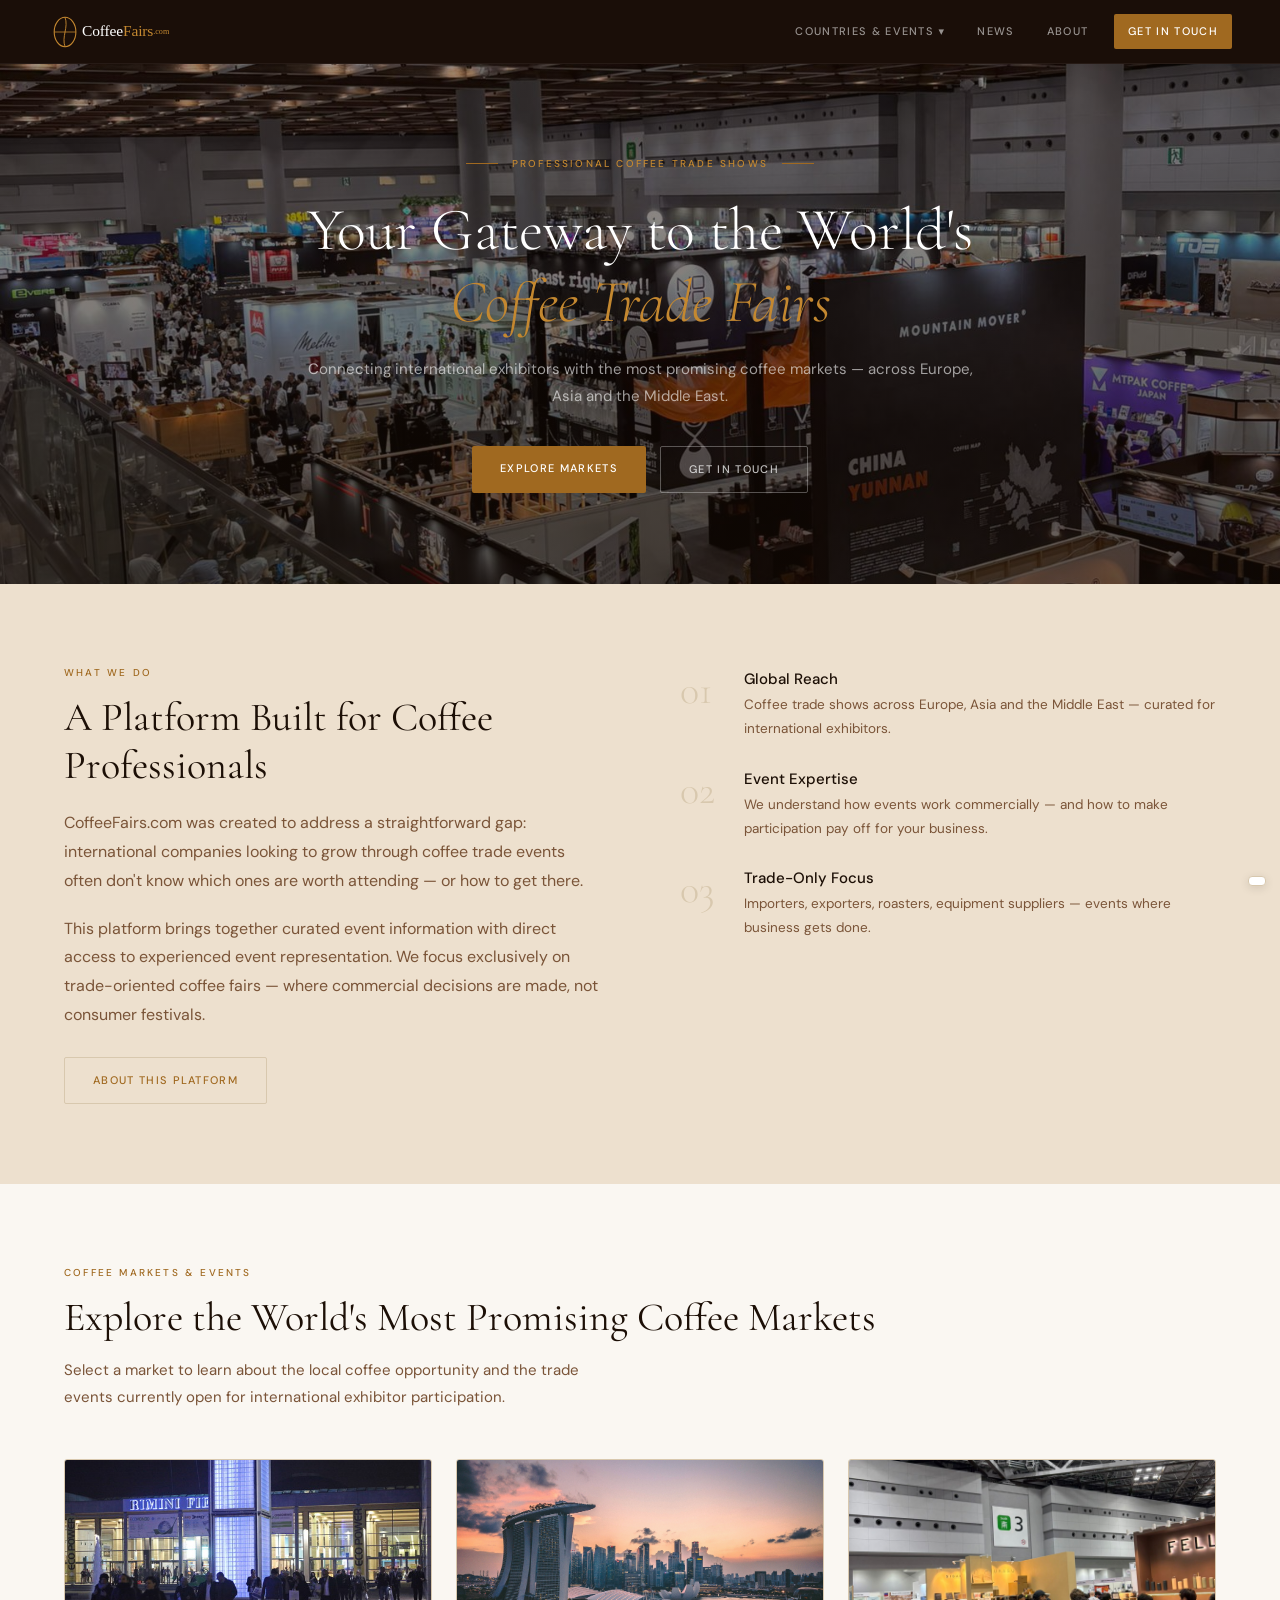
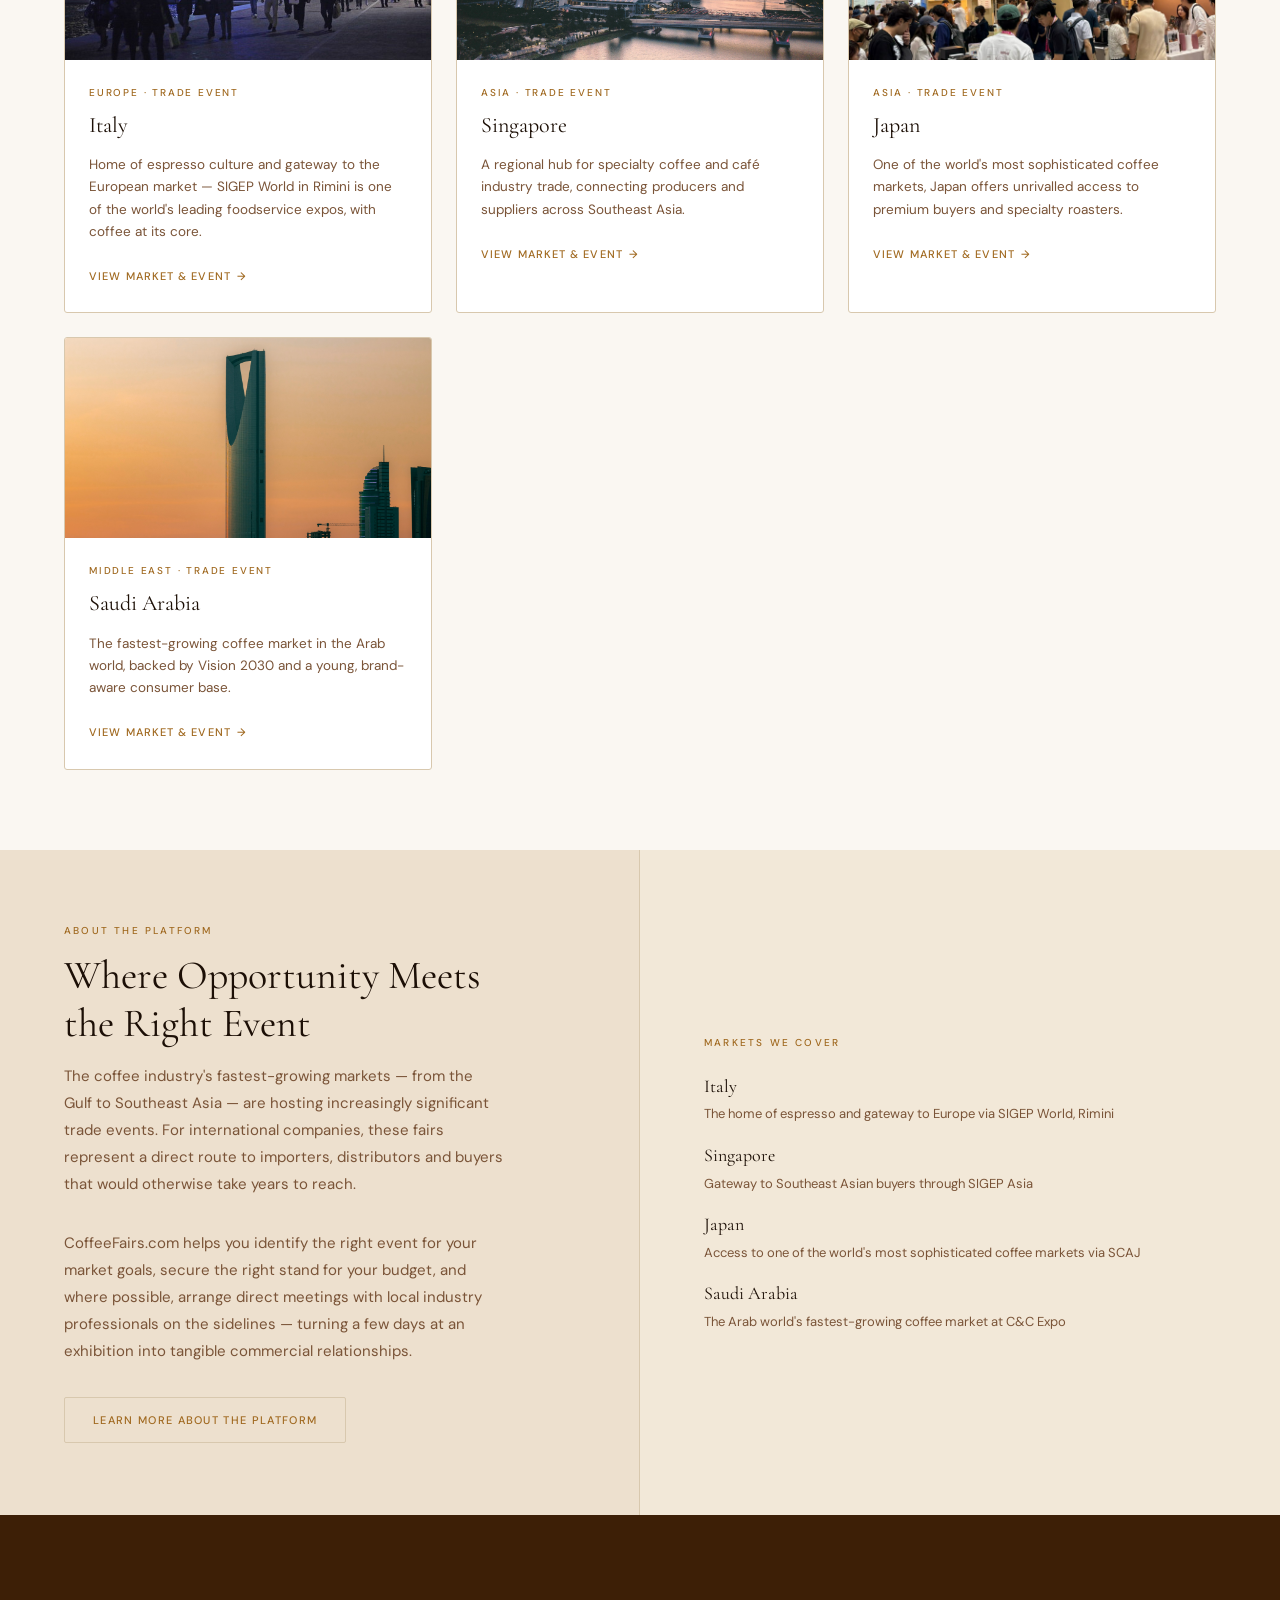
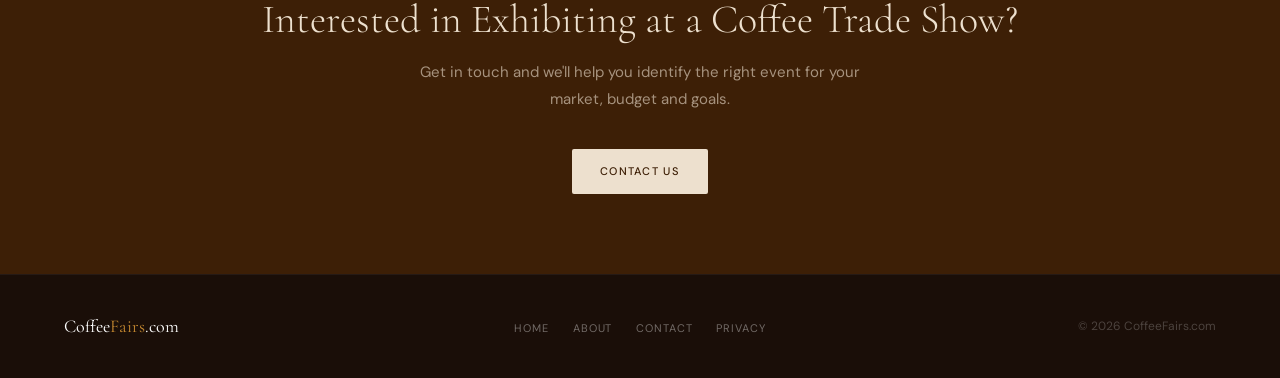
==== commit d79cf508: "Add files via upload" ====
--- a/index.html
+++ b/index.html
@@ -24,6 +24,7 @@
           <li><a href="saudi-arabia.html">Saudi Arabia</a></li>
         </ul>
       </li>
+      <li><a href="news.html">News</a></li>
       <li><a href="about.html">About</a></li>
       <li><a href="contact.html" class="nav-cta">Get in Touch</a></li>
     </ul>
@@ -184,6 +185,20 @@
     <p class="footer-copy">© 2026 CoffeeFairs.com</p>
   </footer>
 
+  <!-- Google Translate widget -->
+  <div id="google_translate_element" style="position:fixed; bottom:14px; right:14px; z-index:200; background:#fff; border:1px solid #D8C8AE; border-radius:4px; padding:4px 8px; box-shadow:0 2px 10px rgba(28,15,6,0.12);"></div>
+  <script type="text/javascript">
+    function googleTranslateElementInit() {
+      new google.translate.TranslateElement({
+        pageLanguage: 'en',
+        includedLanguages: 'es,pt,ar,it,nl,fr,de,zh-CN,ja',
+        layout: google.translate.TranslateElement.InlineLayout.SIMPLE,
+        autoDisplay: false
+      }, 'google_translate_element');
+    }
+  </script>
+  <script type="text/javascript" src="https://translate.google.com/translate_a/element.js?cb=googleTranslateElementInit"></script>
+
   <script src="nav.js"></script>
 </body>
 </html>
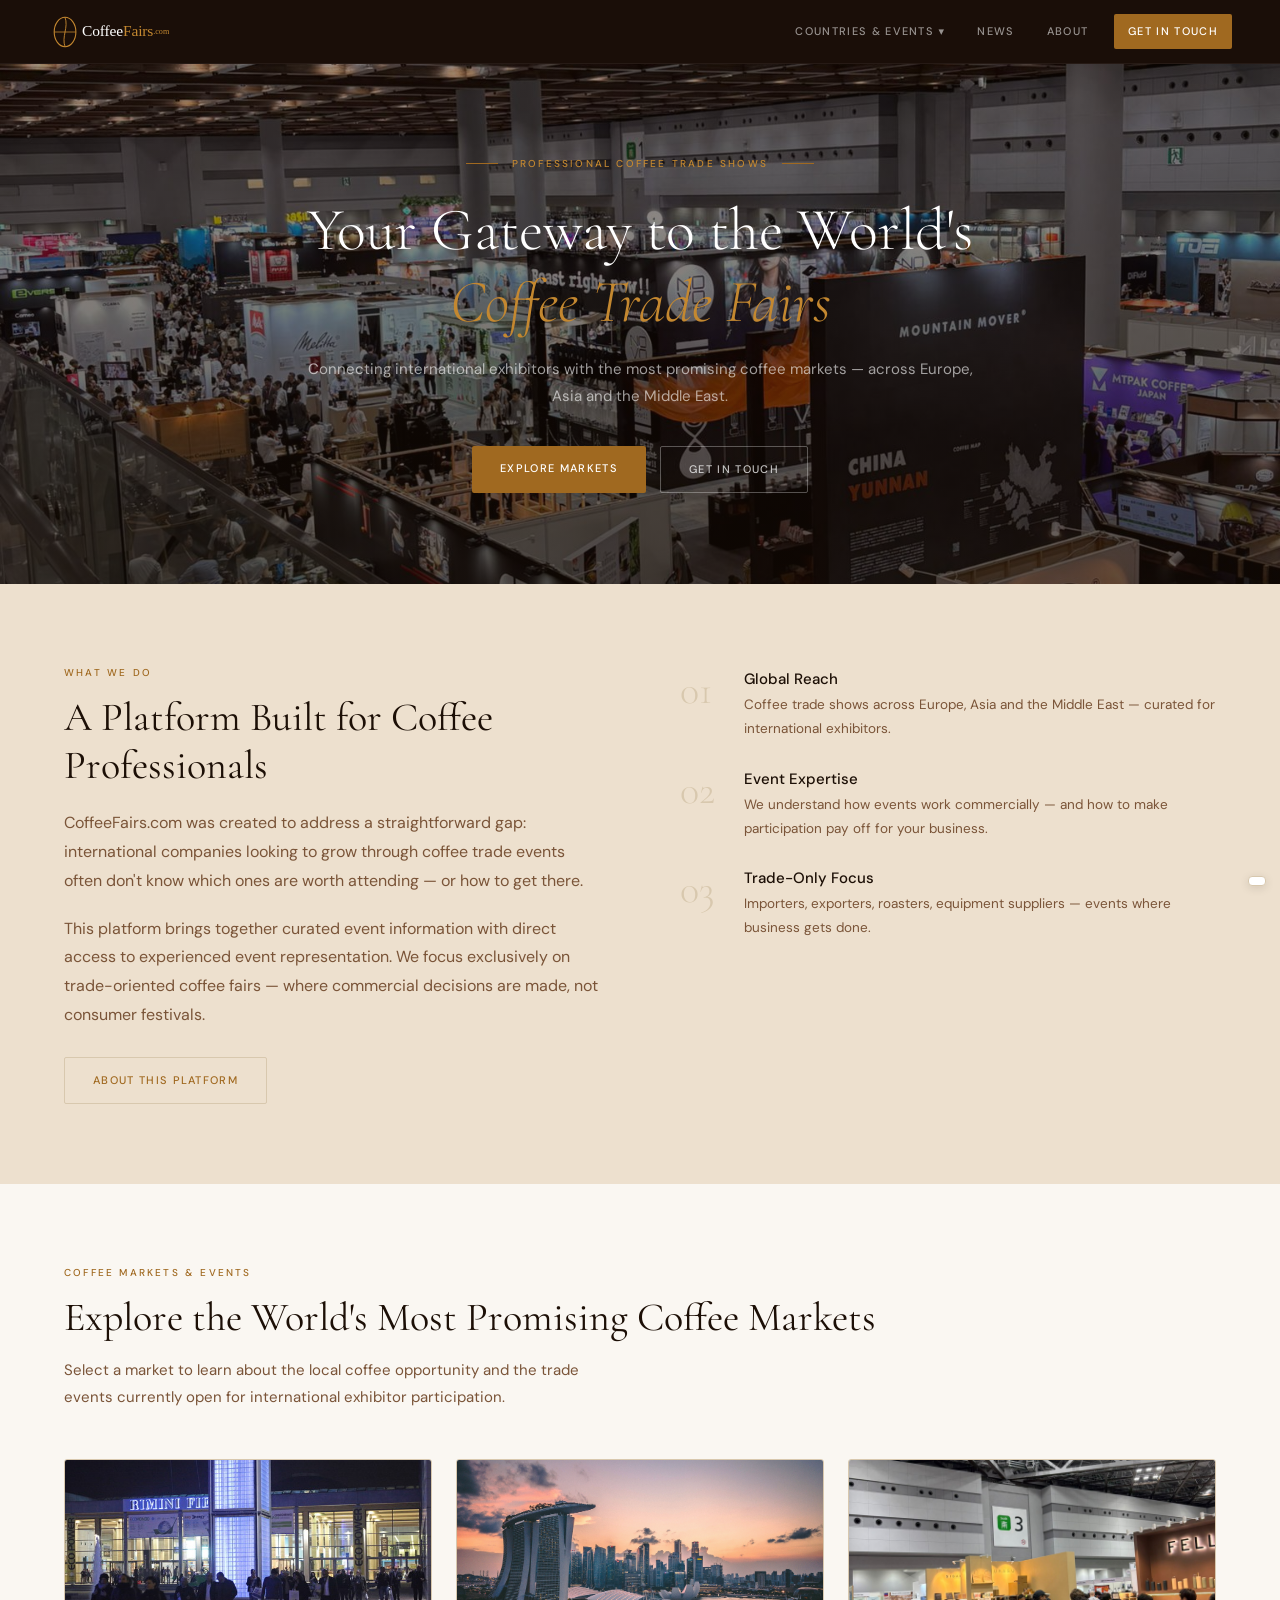
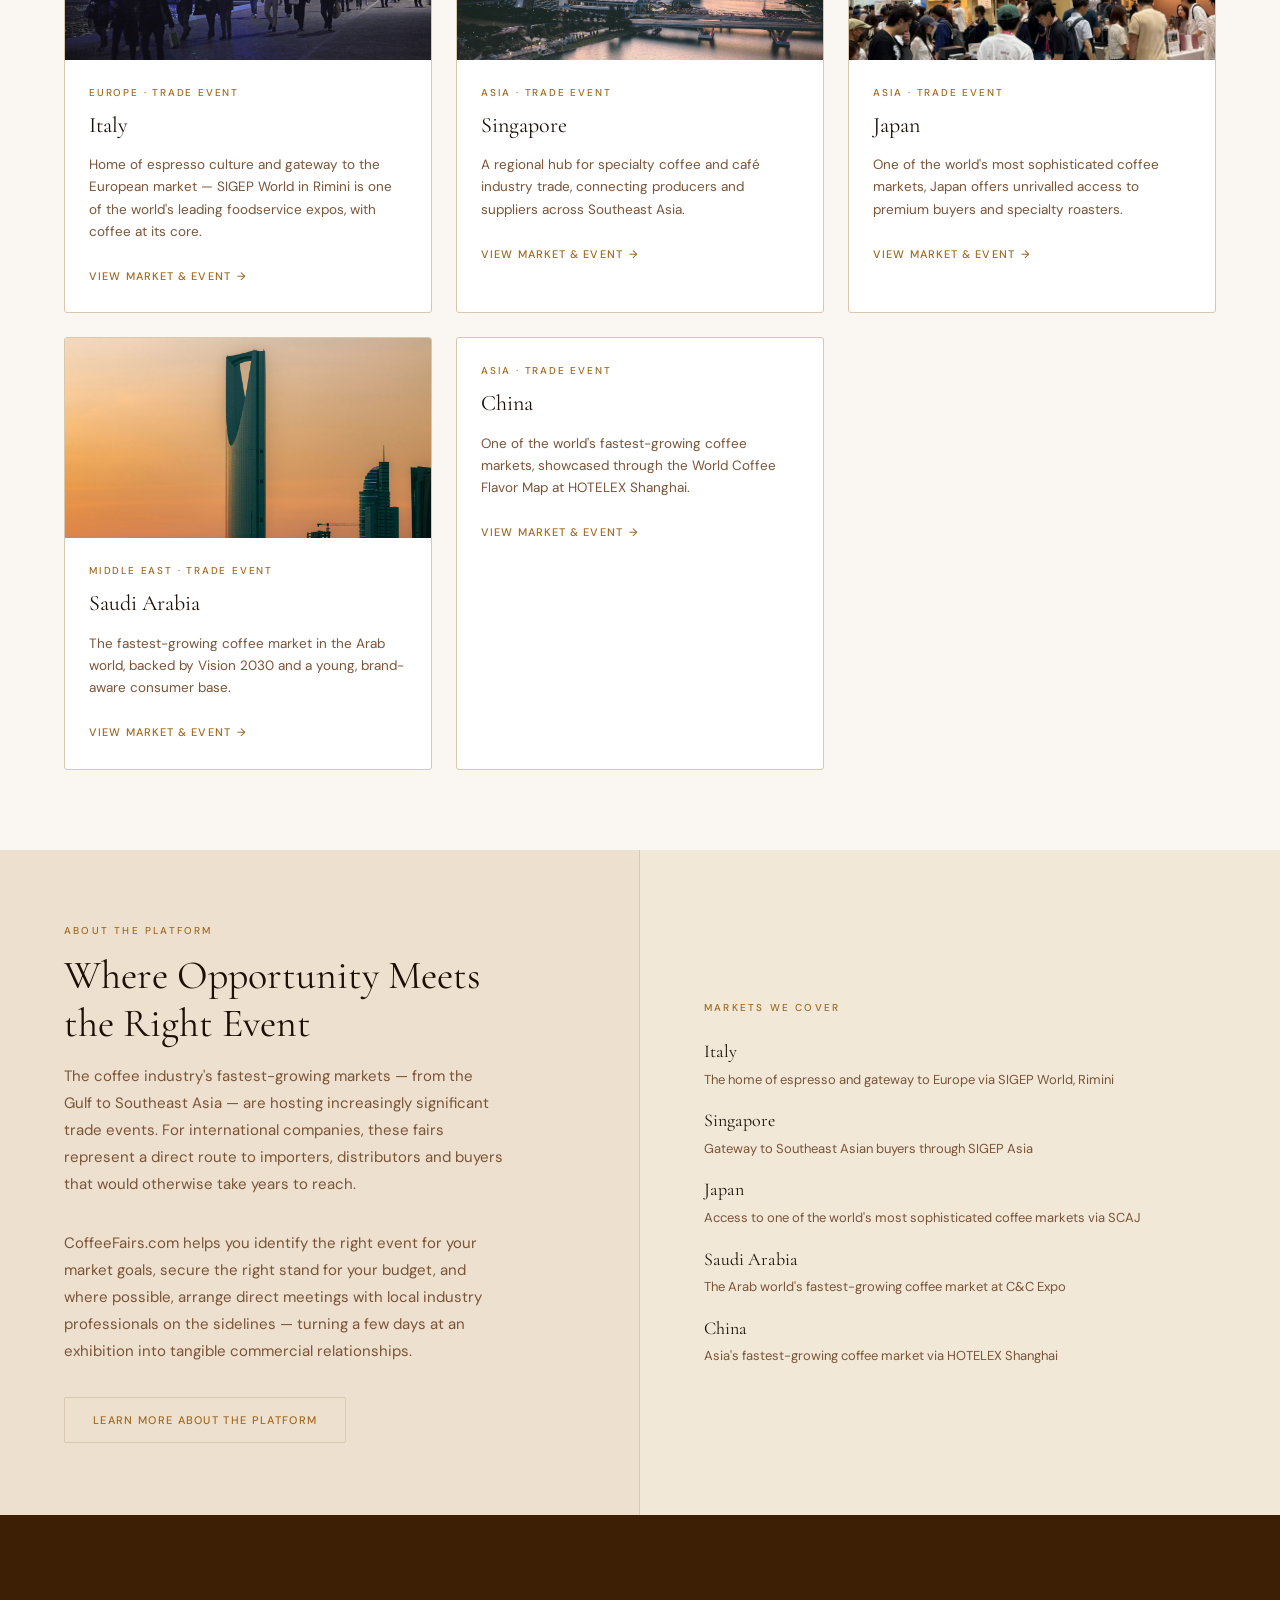
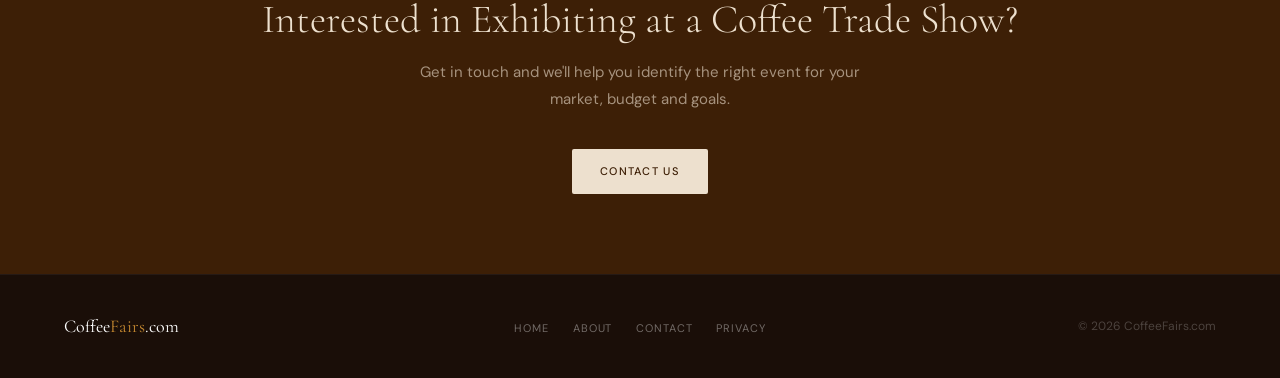
==== commit 81423894: "Add files via upload" ====
--- a/index.html
+++ b/index.html
@@ -22,6 +22,7 @@
           <li><a href="singapore.html">Singapore</a></li>
           <li><a href="japan.html">Japan</a></li>
           <li><a href="saudi-arabia.html">Saudi Arabia</a></li>
+          <li><a href="china.html">China</a></li>
         </ul>
       </li>
       <li><a href="news.html">News</a></li>
@@ -131,6 +132,17 @@
         </div>
       </a>
 
+      <a class="card" href="china.html">
+        <!-- Place your China event photo in images/china.jpg -->
+        <img class="card-image" src="images/china.jpg" alt="HOTELEX Shanghai coffee trade show" onerror="this.style.display='none'">
+        <div class="card-body">
+          <div class="card-label">Asia · Trade Event</div>
+          <div class="card-title">China</div>
+          <p class="card-desc">One of the world's fastest-growing coffee markets, showcased through the World Coffee Flavor Map at HOTELEX Shanghai.</p>
+          <span class="card-link">View market &amp; event</span>
+        </div>
+      </a>
+
     </div>
   </section>
 
@@ -161,6 +173,10 @@
         <a href="saudi-arabia.html" style="text-decoration:none; display:block;">
           <div style="font-family:'Cormorant Garamond',serif; font-size:18px; color:var(--text); margin-bottom:3px;">Saudi Arabia</div>
           <div style="font-size:13px; color:var(--muted); line-height:1.5;">The Arab world's fastest-growing coffee market at C&amp;C Expo</div>
+        </a>
+        <a href="china.html" style="text-decoration:none; display:block;">
+          <div style="font-family:'Cormorant Garamond',serif; font-size:18px; color:var(--text); margin-bottom:3px;">China</div>
+          <div style="font-size:13px; color:var(--muted); line-height:1.5;">Asia's fastest-growing coffee market via HOTELEX Shanghai</div>
         </a>
       </div>
     </div>
